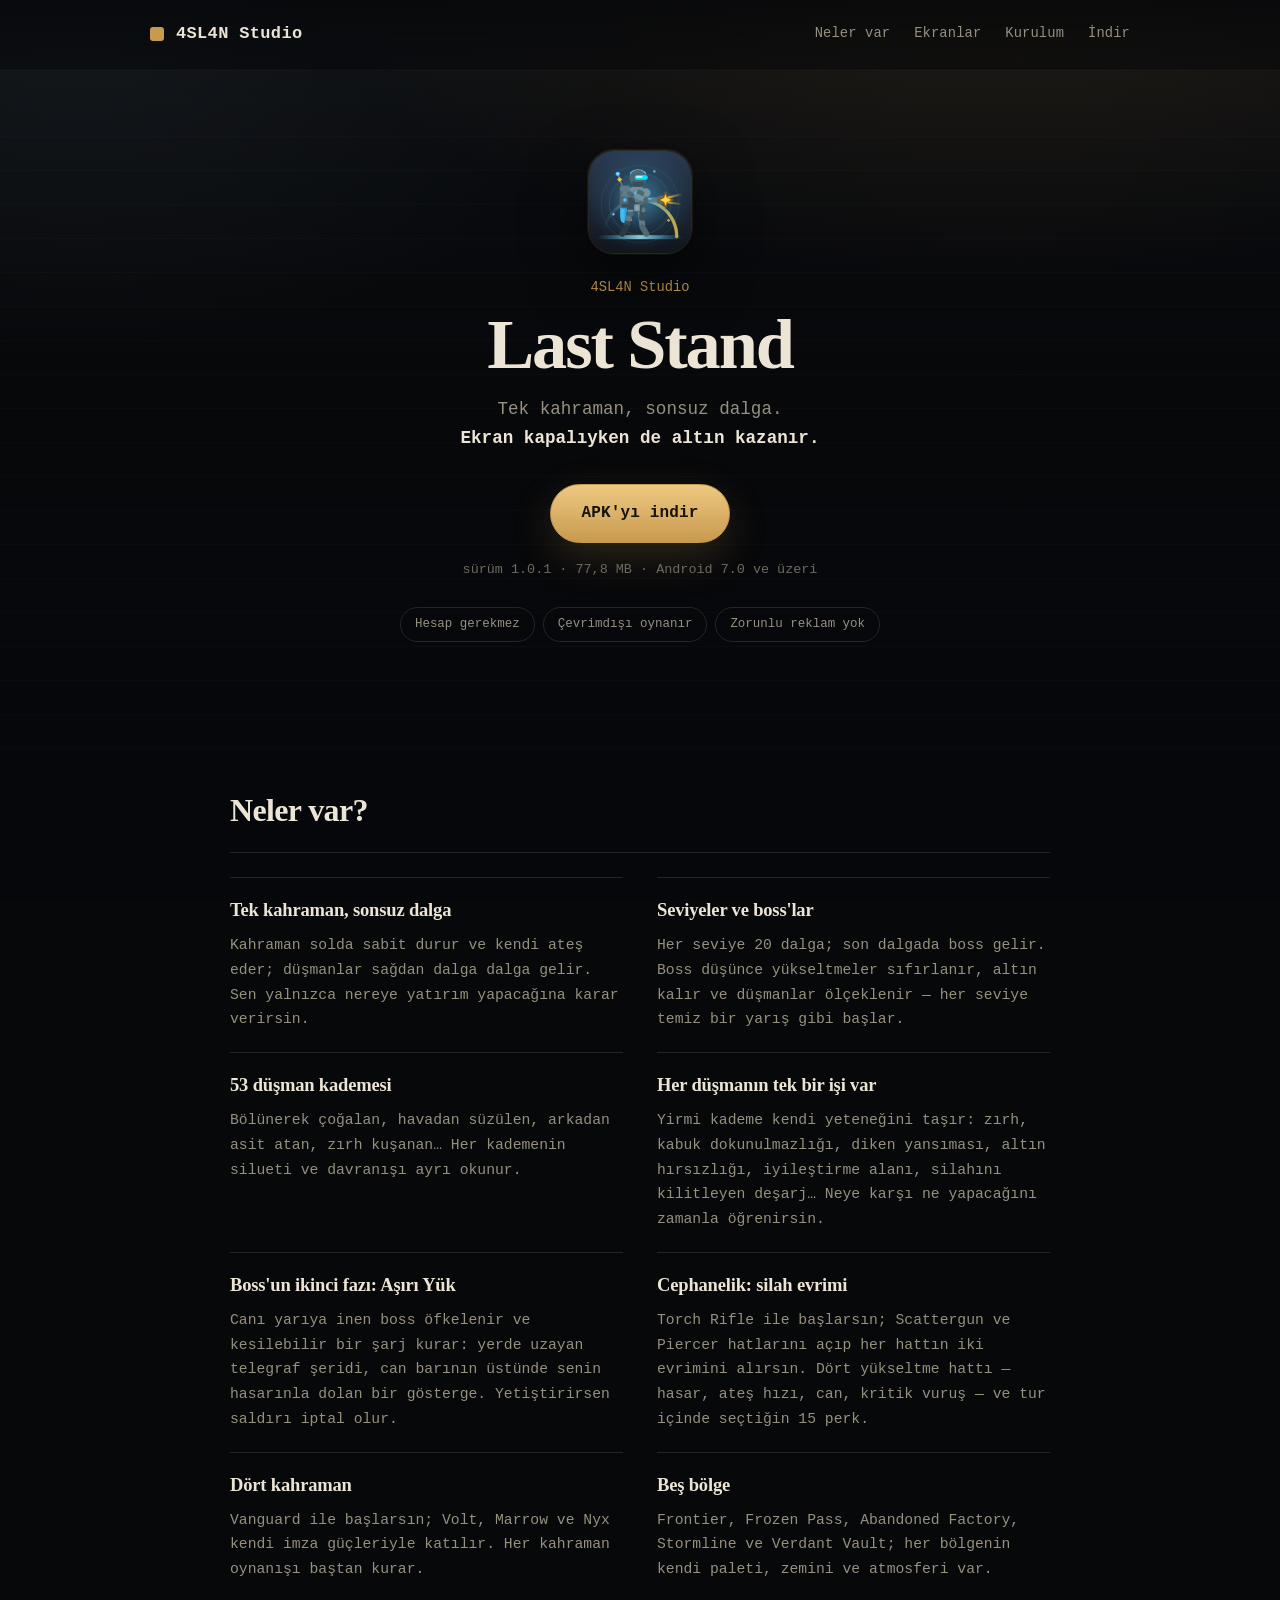
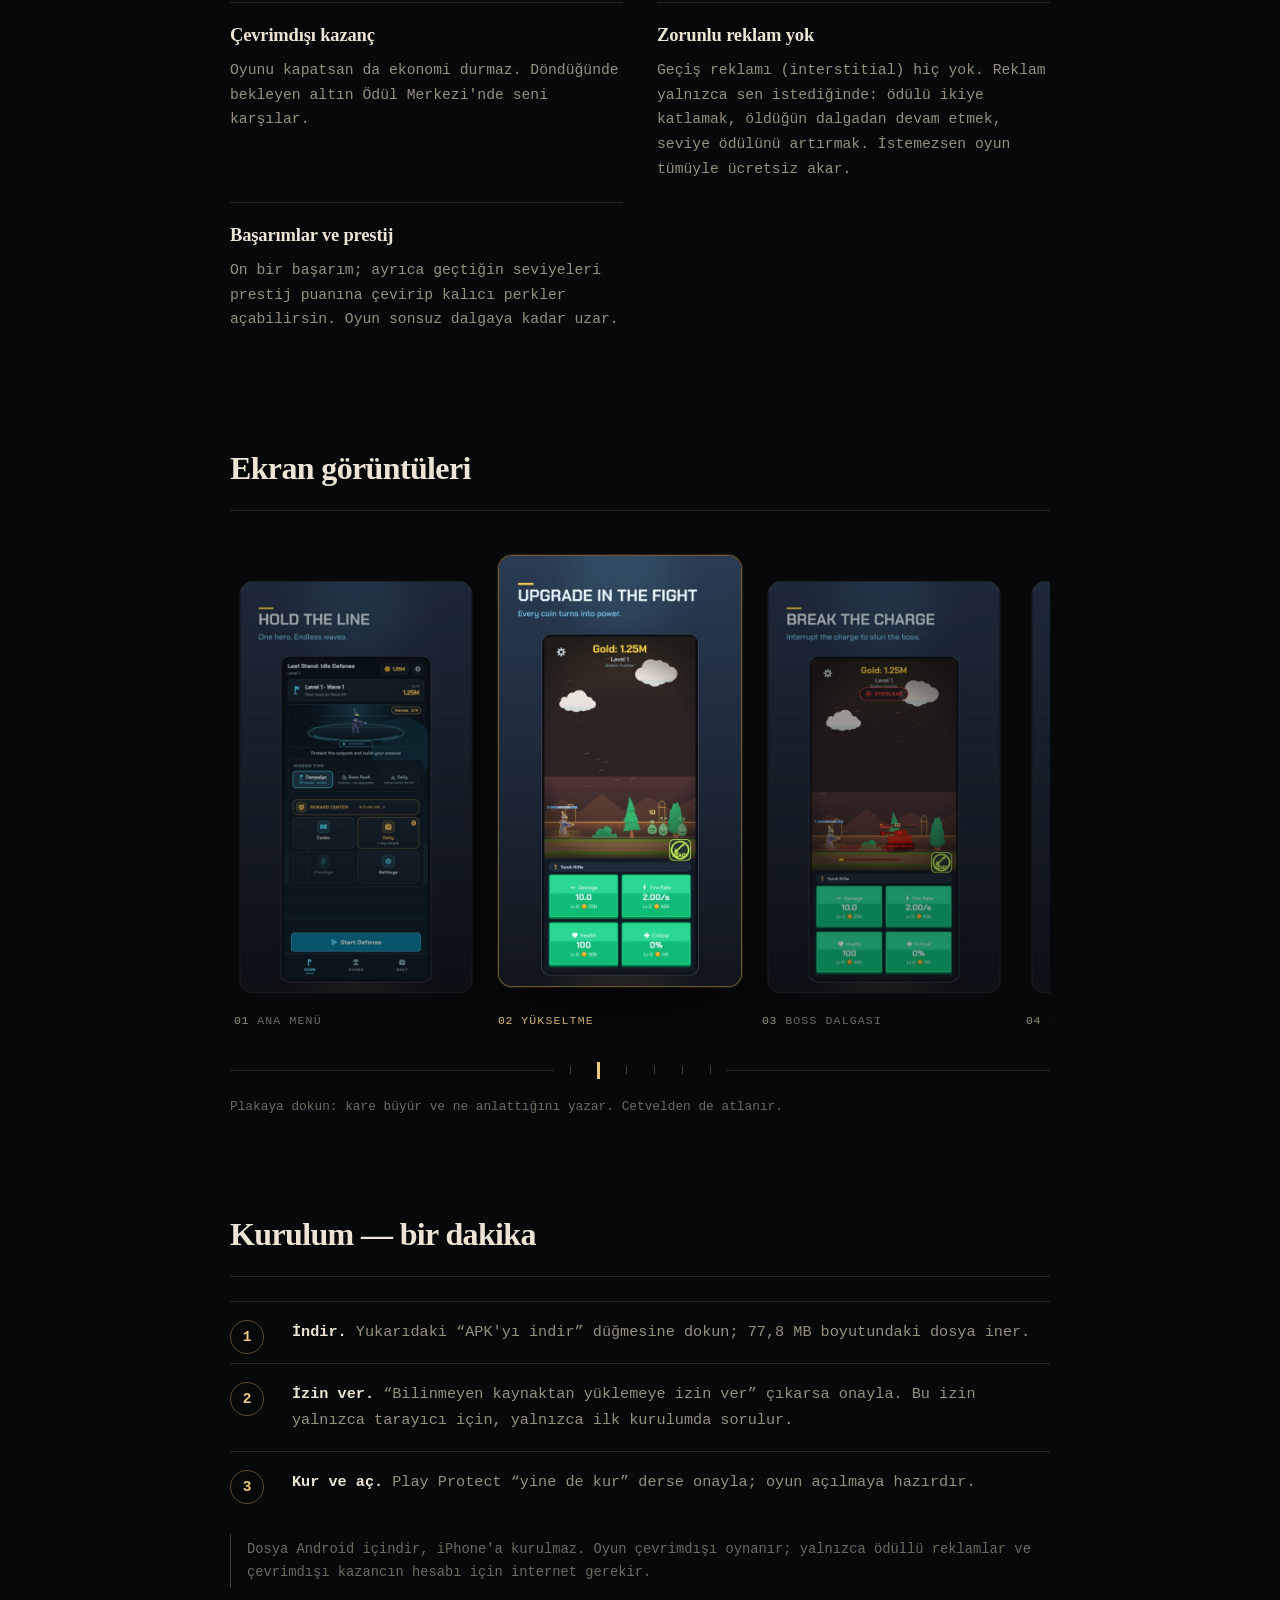
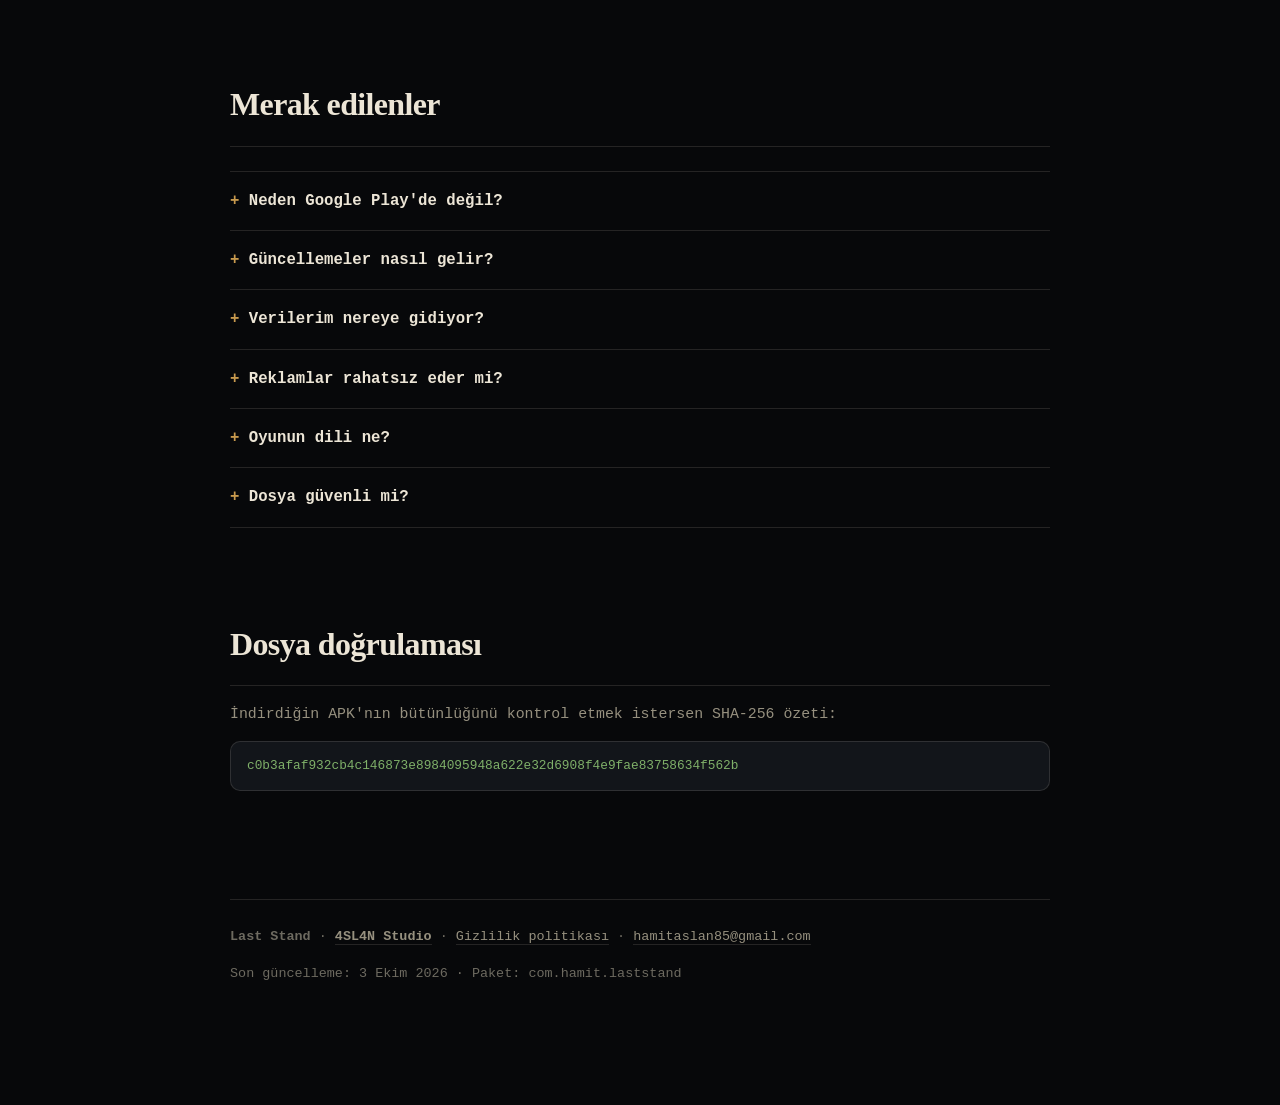
==== last-stand/index.html @ 1324a07e "Site güncellendi: vitrin + 2 uygulama sayfası (2026-10-03)" ====
<!DOCTYPE html>
<html lang="tr">
<head>
<meta charset="utf-8">
<meta name="viewport" content="width=device-width, initial-scale=1">
<title>Last Stand: Idle Defense — Idle Kule Savunması · APK indir</title>
<meta name="description" content="Last Stand: tek kahraman, sonsuz dalga. 53 düşman kademesi, boss'lar, silah evrimleri ve ekran kapalıyken de işleyen bir ekonomi. Android için ücretsiz APK.">
<meta name="theme-color" content="#07080A">
<meta name="robots" content="index, follow">
<meta name="author" content="4SL4N Studio">
<meta name="application-name" content="Last Stand">
<meta name="keywords" content="idle oyun, kule savunma, tower defense, idle defense, android oyun, apk indir, çevrimdışı oyun, sonsuz dalga">
<link rel="canonical" href="https://hamit4sl4n.github.io/last-stand/">
<link rel="sitemap" type="application/xml" href="https://hamit4sl4n.github.io/last-stand/sitemap.xml">
<link rel="icon" type="image/png" href="gorseller/simge-48.png">
<!-- Bağlantı paylaşıldığında (WhatsApp, Telegram, X) çıkan önizleme kartı -->
<meta property="og:type" content="website">
<meta property="og:site_name" content="Last Stand">
<meta property="og:locale" content="tr_TR">
<meta property="og:title" content="Last Stand: Idle Defense — tek kahraman, sonsuz dalga">
<meta property="og:description" content="Idle kule savunması: 53 düşman kademesi, boss'lar ve silah evrimleri. Android için ücretsiz APK.">
<meta property="og:url" content="https://hamit4sl4n.github.io/last-stand/">
<meta property="og:image" content="https://hamit4sl4n.github.io/last-stand/gorseller/kapak.jpg">
<meta property="og:image:width" content="1024">
<meta property="og:image:height" content="500">
<meta property="og:image:alt" content="Last Stand kapak görseli: kahraman ve yaklaşan düşman dalgası">
<meta property="og:image:type" content="image/jpeg">
<meta name="twitter:card" content="summary_large_image">
<meta name="twitter:title" content="Last Stand: Idle Defense — tek kahraman, sonsuz dalga">
<meta name="twitter:description" content="53 düşman kademesi, boss'lar, silah evrimleri. Android için ücretsiz APK.">
<meta name="twitter:image" content="https://hamit4sl4n.github.io/last-stand/gorseller/kapak.jpg">
<link rel="stylesheet" href="varliklar/yazitipleri.css">
<link rel="stylesheet" href="varliklar/kimlik.css">
<!-- uygulama-paketi: com.hamit.laststand -->
<script type="application/ld+json">
{
  "@context": "https://schema.org",
  "@type": "SoftwareApplication",
  "name": "Last Stand: Idle Defense",
  "alternateName": "Last Stand",
  "applicationCategory": "GameApplication",
  "applicationSubCategory": "Tower Defense",
  "operatingSystem": "Android 7.0 ve üzeri",
  "softwareVersion": "1.0.1",
  "fileFormat": "application/vnd.android.package-archive",
  "fileSize": "81573514",
  "downloadUrl": "https://github.com/hamit4sl4n/hamit4sl4n.github.io/releases/download/last-stand-1.0.1+2/LastStand.apk",
  "installUrl": "https://github.com/hamit4sl4n/hamit4sl4n.github.io/releases/download/last-stand-1.0.1+2/LastStand.apk",
  "inLanguage": "en",
  "isAccessibleForFree": true,
  "offers": {
    "@type": "Offer",
    "price": "0",
    "priceCurrency": "TRY"
  },
  "publisher": {
    "@type": "Organization",
    "name": "4SL4N Studio"
  },
  "description": "Last Stand: Idle Defense — tek kahramanın solda durup otomatik ateş ettiği, düşmanların dalga dalga geldiği bir idle kule savunması. 53 düşman kademesi, boss'lar ve silah evrimleri.",
  "screenshot": "https://hamit4sl4n.github.io/last-stand/gorseller/ekran-01.jpg",
  "featureList": [
    "Idle kule savunması: tek kahraman, sonsuz dalga",
    "Seviye başına 20 dalga, sonunda boss",
    "53 düşman kademesi, her birinin kendi yeteneği",
    "Boss ikinci fazı: kesilebilir şarj saldırısı",
    "Silah evrimleri: Torch Rifle, Scattergun, Piercer",
    "Dört kahraman ve dört yükseltme hattı",
    "Beş bölge, kendi paletiyle",
    "Çevrimdışı kazanç ve Ödül Merkezi"
  ]
}
</script>
<script type="module" src="varliklar/murekkep.js"></script>
<style>
  
  .kap { max-width: 900px; margin: 0 auto; padding: 0 var(--bosluk) 80px; }
  
  .marka-isaret {
    display: inline-block;
    width: 14px;
    height: 14px;
    border-radius: 3px;
    background: var(--pirinc);
    flex: 0 0 auto;
  }
  
  .uygulama-kahraman {
    position: relative;
    padding: clamp(40px, 9vh, 84px) 0 clamp(30px, 6vh, 52px);
    text-align: center;
  }
  .simge {
    width: 104px;
    height: 104px;
    border-radius: 26px;
    display: block;
    margin: 0 auto 22px;
    border: 1px solid var(--kenar);
    box-shadow: 0 22px 60px rgba(0, 0, 0, .55), 0 0 0 1px rgba(200, 154, 78, .12);
  }
  .amblem {
    display: block;
    font-size: .86rem;
    color: var(--pirinc);
    margin: 0 0 12px;
  }
  .uygulama-kahraman h1 {
    font-family: var(--yazi-baslik);
    font-size: clamp(2.6rem, 11vw, 4.4rem);
    line-height: .96;
    letter-spacing: -.03em;
    font-weight: 600;
    margin: 0 0 16px;
  }
  .slogan {
    color: var(--kagit-soluk);
    font-size: clamp(.98rem, .35vw + .9rem, 1.1rem);
    max-width: 34em;
    margin: 0 auto 30px;
  }
  .slogan strong { color: var(--kagit); }
  .surum {
    color: var(--kagit-silik);
    font-size: .84rem;
    margin: 16px 0 0;
    font-variant-numeric: tabular-nums;
  }
  .rozetler {
    list-style: none;
    display: flex;
    flex-wrap: wrap;
    gap: 8px;
    justify-content: center;
    padding: 0;
    margin: 26px 0 0;
  }
  .rozetler li {
    font-size: .78rem;
    color: var(--kagit-soluk);
    padding: 6px 14px;
    border: 1px solid var(--kenar);
    border-radius: 999px;
  }
  
  section { margin-top: clamp(52px, 10vh, 92px); }
  section > h2 {
    font-family: var(--yazi-baslik);
    font-size: clamp(1.4rem, 3vw, 2rem);
    font-weight: 600;
    letter-spacing: -.02em;
    margin: 0 0 24px;
    padding-bottom: 14px;
    border-bottom: 1px solid var(--kenar);
  }
  
  .izgara {
    display: grid;
    grid-template-columns: repeat(auto-fill, minmax(258px, 1fr));
    gap: 0 clamp(20px, 3vw, 34px);
  }
  .kart {
    border-top: 1px solid var(--kenar);
    padding: 16px 0 20px;
  }
  .kart h3 {
    font-family: var(--yazi-baslik);
    margin: 0 0 8px;
    font-size: 1.16rem;
    font-weight: 600;
    letter-spacing: -.01em;
    color: var(--kagit);
  }
  .kart p { margin: 0; font-size: .92rem; color: var(--kagit-soluk); }
  
  .masa {
    display: flex;
    gap: clamp(12px, 2.4vw, 20px);
    overflow-x: auto;
    margin: 0;
    padding: 30px 4px 12px;
    list-style: none;
    scroll-snap-type: x mandatory;
    -webkit-overflow-scrolling: touch;
    scrollbar-width: none;
  }
  .masa::-webkit-scrollbar { display: none; }
  .masa-kart { flex: 0 0 auto; width: clamp(184px, 44vw, 244px); scroll-snap-align: center; margin: 0; }
  .masa-dugme {
    display: block;
    width: 100%;
    padding: 0;
    margin: 0;
    cursor: zoom-in;
    border: 1px solid var(--kenar);
    border-radius: var(--yuvarlak);
    background: var(--gece-kutu);
    overflow: hidden;
    
    transform: translateY(6px) scale(.955);
    opacity: .66;
    transition: transform var(--hizli) var(--yumusak), opacity var(--hizli) linear,
                border-color var(--hizli) linear, box-shadow var(--hizli) var(--yumusak);
  }
  .masa-kart img { display: block; width: 100%; aspect-ratio: 9 / 16; object-fit: cover; }
  .masa-kart[data-aktif] .masa-dugme {
    transform: translateY(-10px) scale(1);
    opacity: 1;
    border-color: rgba(200, 154, 78, .5);
    box-shadow: 0 28px 54px -20px rgba(0, 0, 0, .85), 0 0 0 1px rgba(238, 201, 130, .16);
  }
  .masa-dugme:hover { border-color: var(--kenar-kuvvetli); }
  .masa-dugme:focus-visible { outline: 2px solid var(--pirinc-parlak); outline-offset: 3px; }
  .masa-kunye {
    display: flex;
    align-items: baseline;
    gap: 8px;
    margin: 14px 0 0;
    font-size: .72rem;
    letter-spacing: .1em;
    text-transform: uppercase;
    color: var(--kagit-silik);
    transition: color var(--hizli) linear;
  }
  .masa-kunye b { font-weight: 500; letter-spacing: .06em; color: var(--kagit-soluk); }
  .masa-kart[data-aktif] .masa-kunye,
  .masa-kart[data-aktif] .masa-kunye b { color: var(--pirinc-parlak); }
  
  .cetvel { display: flex; align-items: center; gap: 4px; margin: 16px 0 0; padding: 0; list-style: none; }
  .cetvel::before, .cetvel::after { content: ''; height: 1px; flex: 1; background: var(--kenar); }
  .cetvel button {
    min-width: 24px;
    min-height: 24px;
    padding: 0;
    margin: 0;
    border: 0;
    background: none;
    cursor: pointer;
    display: grid;
    place-items: center;
  }
  .cetvel button::before {
    content: '';
    width: 1px;
    height: 8px;
    background: var(--kenar-kuvvetli);
    transition: width var(--hizli) var(--yumusak), height var(--hizli) var(--yumusak),
                background var(--hizli) linear;
  }
  .cetvel button[aria-current="true"]::before { width: 3px; height: 17px; background: var(--pirinc-parlak); }
  .cetvel button:focus-visible { outline: 2px solid var(--pirinc-parlak); outline-offset: 2px; }
  .masa-ipucu { margin: 14px 0 0; font-size: .8rem; color: var(--kagit-silik); }
  
  .masa-saray { position: relative; }
  @keyframes netleme {
    from { filter: brightness(.4) saturate(.25) contrast(1.14); opacity: .3; }
    to { filter: none; opacity: 1; }
  }
  @supports (animation-timeline: view()) {
    .masa-saray {
      animation: netleme linear both;
      animation-timeline: view();
      animation-range: entry 10% cover 32%;
    }
  }
  @media (prefers-reduced-motion: reduce) {
    .masa-saray, .buyuk[open] { animation: none !important; }
  }
  
  .buyuk {
    border: 1px solid var(--kenar-kuvvetli);
    border-radius: var(--yuvarlak);
    background: var(--gece-ust);
    color: var(--kagit);
    padding: 12px;
    max-width: min(94vw, 560px);
  }
  .buyuk::backdrop { background: rgba(4, 5, 7, .84); backdrop-filter: blur(3px); }
  .buyuk figure { margin: 0; }
  .buyuk img { display: block; width: 100%; max-height: 68vh; object-fit: contain; border-radius: var(--yuvarlak-kucuk); }
  .buyuk figcaption { margin-top: 12px; font-size: .8rem; color: var(--kagit-soluk); }
  .buyuk b {
    display: block;
    margin-bottom: 6px;
    font-size: .72rem;
    letter-spacing: .1em;
    text-transform: uppercase;
    color: var(--pirinc-parlak);
  }
  .buyuk-kapat {
    margin-top: 14px;
    min-height: 34px;
    padding: 8px 16px;
    font: inherit;
    font-size: .82rem;
    color: var(--kagit);
    background: none;
    border: 1px solid var(--kenar-kuvvetli);
    border-radius: 999px;
    cursor: pointer;
  }
  .buyuk-kapat:hover { border-color: var(--pirinc); color: var(--pirinc-parlak); }
  .buyuk[open] { animation: buyuk-gel .22s var(--yumusak) both; }
  @keyframes buyuk-gel { from { opacity: 0; transform: scale(.97) translateY(8px); } }
  @media (max-width: 660px) {
    .masa-kart { width: 68vw; }
  }
  
  ol.adimlar { list-style: none; counter-reset: adim; margin: 0; padding: 0; }
  ol.adimlar li {
    counter-increment: adim;
    position: relative;
    margin: 0;
    padding: 18px 0 18px 62px;
    border-top: 1px solid var(--kenar);
    font-size: .95rem;
    color: var(--kagit-soluk);
  }
  ol.adimlar li::before {
    content: counter(adim);
    position: absolute;
    left: 0;
    top: 18px;
    width: 34px;
    height: 34px;
    border-radius: 50%;
    text-align: center;
    line-height: 32px;
    border: 1px solid rgba(200, 154, 78, .45);
    color: var(--pirinc-parlak);
    font-weight: 600;
    font-size: .9rem;
  }
  ol.adimlar strong { color: var(--kagit); }
  .not {
    font-size: .86rem;
    color: var(--kagit-silik);
    border-left: 1px solid var(--kenar-kuvvetli);
    padding: 4px 0 4px 16px;
    margin: 20px 0 0;
  }
  
  details { border-top: 1px solid var(--kenar); padding: 16px 0; }
  details:last-of-type { border-bottom: 1px solid var(--kenar); }
  summary { cursor: pointer; font-weight: 600; font-size: .98rem; list-style: none; }
  summary::-webkit-details-marker { display: none; }
  summary::before { content: '+ '; color: var(--pirinc); font-weight: 600; }
  details[open] summary::before { content: '– '; }
  details p { margin: 12px 0 0; font-size: .93rem; color: var(--kagit-soluk); }
  
  .hash {
    display: block;
    word-break: break-all;
    background: var(--gece-kutu);
    border: 1px solid var(--kenar);
    border-radius: var(--yuvarlak-kucuk);
    padding: 14px 16px;
    font-size: .8rem;
    color: var(--iyi);
    line-height: 1.55;
  }
  @media (max-width: 640px) {
    .kap { padding-bottom: 56px; }
  }
</style>
</head>
<body>
<header class="ustbar">
  <div class="ortak ustbar-ic">
    <a class="marka" href="https://hamit4sl4n.github.io/">
      <span class="marka-isaret" aria-hidden="true"></span>
      <span>4SL4N Studio</span>
    </a>
    <nav class="ustbar-baglantilar" aria-label="Sayfa bölümleri">
      <a href="#neler-var">Neler var</a>
      <a href="#ekranlar">Ekranlar</a>
      <a href="#kurulum">Kurulum</a>
      <a href="https://github.com/hamit4sl4n/hamit4sl4n.github.io/releases/download/last-stand-1.0.1+2/LastStand.apk">İndir</a>
    </nav>
  </div>
</header>
<div class="kap">
  <header class="uygulama-kahraman">
    <img class="simge morf" src="gorseller/simge-192.png" width="104" height="104"
         alt="Last Stand oyun simgesi: koyu zemin üzerinde nişangâh ve dalga">
    <p class="amblem">4SL4N Studio</p>
    <h1>Last Stand</h1>
    <p class="slogan">
      Tek kahraman, sonsuz dalga.<br>
      <strong>Ekran kapalıyken de altın kazanır.</strong>
    </p>
    <a class="dugme" href="https://github.com/hamit4sl4n/hamit4sl4n.github.io/releases/download/last-stand-1.0.1+2/LastStand.apk">APK'yı indir</a>
    <p class="surum">sürüm 1.0.1 · 77,8 MB · Android 7.0 ve üzeri</p>
    <ul class="rozetler">
      <li>Hesap gerekmez</li>
      <li>Çevrimdışı oynanır</li>
      <li>Zorunlu reklam yok</li>
    </ul>
  </header>
  <section id="neler-var" class="belir">
    <h2>Neler var?</h2>
    <div class="izgara">
      <div class="kart">
        <h3>Tek kahraman, sonsuz dalga</h3>
        <p>Kahraman solda sabit durur ve kendi ateş eder; düşmanlar sağdan dalga
           dalga gelir. Sen yalnızca nereye yatırım yapacağına karar verirsin.</p>
      </div>
      <div class="kart">
        <h3>Seviyeler ve boss'lar</h3>
        <p>Her seviye 20 dalga; son dalgada boss gelir. Boss düşünce yükseltmeler
           sıfırlanır, altın kalır ve düşmanlar ölçeklenir — her seviye temiz bir
           yarış gibi başlar.</p>
      </div>
      <div class="kart">
        <h3>53 düşman kademesi</h3>
        <p>Bölünerek çoğalan, havadan süzülen, arkadan asit atan, zırh kuşanan…
           Her kademenin silueti ve davranışı ayrı okunur.</p>
      </div>
      <div class="kart">
        <h3>Her düşmanın tek bir işi var</h3>
        <p>Yirmi kademe kendi yeteneğini taşır: zırh, kabuk dokunulmazlığı, diken
           yansıması, altın hırsızlığı, iyileştirme alanı, silahını kilitleyen
           deşarj… Neye karşı ne yapacağını zamanla öğrenirsin.</p>
      </div>
      <div class="kart">
        <h3>Boss'un ikinci fazı: Aşırı Yük</h3>
        <p>Canı yarıya inen boss öfkelenir ve kesilebilir bir şarj kurar: yerde
           uzayan telegraf şeridi, can barının üstünde senin hasarınla dolan bir
           gösterge. Yetiştirirsen saldırı iptal olur.</p>
      </div>
      <div class="kart">
        <h3>Cephanelik: silah evrimi</h3>
        <p>Torch Rifle ile başlarsın; Scattergun ve Piercer hatlarını açıp her
           hattın iki evrimini alırsın. Dört yükseltme hattı — hasar, ateş hızı,
           can, kritik vuruş — ve tur içinde seçtiğin 15 perk.</p>
      </div>
      <div class="kart">
        <h3>Dört kahraman</h3>
        <p>Vanguard ile başlarsın; Volt, Marrow ve Nyx kendi imza güçleriyle
           katılır. Her kahraman oynanışı baştan kurar.</p>
      </div>
      <div class="kart">
        <h3>Beş bölge</h3>
        <p>Frontier, Frozen Pass, Abandoned Factory, Stormline ve Verdant Vault;
           her bölgenin kendi paleti, zemini ve atmosferi var.</p>
      </div>
      <div class="kart">
        <h3>Çevrimdışı kazanç</h3>
        <p>Oyunu kapatsan da ekonomi durmaz. Döndüğünde bekleyen altın Ödül
           Merkezi'nde seni karşılar.</p>
      </div>
      <div class="kart">
        <h3>Zorunlu reklam yok</h3>
        <p>Geçiş reklamı (interstitial) hiç yok. Reklam yalnızca sen istediğinde:
           ödülü ikiye katlamak, öldüğün dalgadan devam etmek, seviye ödülünü
           artırmak. İstemezsen oyun tümüyle ücretsiz akar.</p>
      </div>
      <div class="kart">
        <h3>Başarımlar ve prestij</h3>
        <p>On bir başarım; ayrıca geçtiğin seviyeleri prestij puanına çevirip
           kalıcı perkler açabilirsin. Oyun sonsuz dalgaya kadar uzar.</p>
      </div>
    </div>
  </section>
  <section id="ekranlar" class="belir">
    <h2>Ekran görüntüleri</h2>
    <div class="masa-saray">
      <ol class="masa">
        <li class="masa-kart" data-ad="Ana menü">
          <button class="masa-dugme" type="button" data-ad="01 · ANA MENÜ"
                  data-not="Kahraman vitrini, altın ve tek başla düğmesi."
                  data-buyuk="gorseller/ekran-01.jpg" aria-label="Ana menü karesini büyüt">
            <img src="gorseller/ekran-01.jpg" alt="Ana menü: kahraman vitrini, altın çubuğu ve başla düğmesi" loading="lazy">
          </button>
          <p class="masa-kunye"><b>01</b> Ana menü</p>
        </li>
        <li class="masa-kart" data-ad="Yükseltme paneli">
          <button class="masa-dugme" type="button" data-ad="02 · YÜKSELTME"
                  data-not="Panel canlı savaşın üstünde açılır: her altın güce dönüşür."
                  data-buyuk="gorseller/ekran-02.jpg" aria-label="Yükseltme karesini büyüt">
            <img src="gorseller/ekran-02.jpg" alt="Canlı savaş ve üstünde yükseltme paneli: hasar, ateş hızı, can, kritik kartları" loading="lazy">
          </button>
          <p class="masa-kunye"><b>02</b> Yükseltme</p>
        </li>
        <li class="masa-kart" data-ad="Boss dalgası">
          <button class="masa-dugme" type="button" data-ad="03 · BOSS DALGASI"
                  data-not="Boss şarj kurar, şerit dolar; kesersen boss kilitlenir."
                  data-buyuk="gorseller/ekran-03.jpg" aria-label="Boss savaşı karesini büyüt">
            <img src="gorseller/ekran-03.jpg" alt="Boss savaşı: tank boss, yerde kesilebilir şarj telegrafı ve aşırı yük göstergesi" loading="lazy">
          </button>
          <p class="masa-kunye"><b>03</b> Boss dalgası</p>
        </li>
        <li class="masa-kart" data-ad="Ödül Merkezi">
          <button class="masa-dugme" type="button" data-ad="04 · ÖDÜL MERKEZİ"
                  data-not="Günlük haklar ve reklam davetleri; reklam yalnızca sen istediğinde."
                  data-buyuk="gorseller/ekran-04.jpg" aria-label="Ödül Merkezi karesini büyüt">
            <img src="gorseller/ekran-04.jpg" alt="Ödül Merkezi: günlük haklar ve reklam davetleri" loading="lazy">
          </button>
          <p class="masa-kunye"><b>04</b> Ödül Merkezi</p>
        </li>
        <li class="masa-kart" data-ad="Dört kahraman">
          <button class="masa-dugme" type="button" data-ad="05 · DÖRT KAHRAMAN"
                  data-not="Dört kahraman, dört güç kastı; seçim kayda girer."
                  data-buyuk="gorseller/ekran-05.jpg" aria-label="Kahraman seçimi karesini büyüt">
            <img src="gorseller/ekran-05.jpg" alt="Kahraman seçimi: dört kahraman ve imza güçleri" loading="lazy">
          </button>
          <p class="masa-kunye"><b>05</b> Dört kahraman</p>
        </li>
        <li class="masa-kart" data-ad="Cephanelik">
          <button class="masa-dugme" type="button" data-ad="06 · CEPHANELİK"
                  data-not="Üç hat, iki evrim: seçim kalıcı, geri dönüşü yok."
                  data-buyuk="gorseller/ekran-06.jpg" aria-label="Cephanelik karesini büyüt">
            <img src="gorseller/ekran-06.jpg" alt="Cephanelik: üç silah hattı ve evrimleri" loading="lazy">
          </button>
          <p class="masa-kunye"><b>06</b> Cephanelik</p>
        </li>
      </ol>
      <ol class="cetvel"></ol>
      <p class="masa-ipucu">Plakaya dokun: kare büyür ve ne anlattığını yazar. Cetvelden de atlanır.</p>
    </div>
    <dialog class="buyuk" id="plaka-buyuk">
      <figure>
        <img id="buyuk-gorsel" src="gorseller/ekran-01.jpg" alt="">
        <figcaption><b id="buyuk-ad"></b><span id="buyuk-not"></span></figcaption>
      </figure>
      <form method="dialog"><button class="buyuk-kapat" type="submit">Kapat</button></form>
    </dialog>
  </section>
  <section id="kurulum" class="belir">
    <h2>Kurulum — bir dakika</h2>
    <ol class="adimlar">
      <li><strong>İndir.</strong> Yukarıdaki “APK'yı indir” düğmesine dokun;
          77,8 MB boyutundaki dosya iner.</li>
      <li><strong>İzin ver.</strong> “Bilinmeyen kaynaktan yüklemeye izin ver”
          çıkarsa onayla. Bu izin yalnızca tarayıcı için, yalnızca ilk kurulumda
          sorulur.</li>
      <li><strong>Kur ve aç.</strong> Play Protect “yine de kur” derse onayla;
          oyun açılmaya hazırdır.</li>
    </ol>
    <p class="not">
      Dosya Android içindir, iPhone'a kurulmaz. Oyun çevrimdışı oynanır; yalnızca
      ödüllü reklamlar ve çevrimdışı kazancın hesabı için internet gerekir.
    </p>
  </section>
  <section class="belir">
    <h2>Merak edilenler</h2>
    <details>
      <summary>Neden Google Play'de değil?</summary>
      <p>Oyun şu an doğrudan APK olarak dağıtılıyor; mağaza listelemesi için
         gereken hazırlıklar sürüyor. Yayına girdiğinde bu sayfadan
         duyurulacak. APK sürümü ile mağaza sürümü aynı oyundur.</p>
    </details>
    <details>
      <summary>Güncellemeler nasıl gelir?</summary>
      <p>Yeni sürüm çıktığında aynı sayfadan indirip <strong>üzerine
         kurabilirsin</strong>; ilerlemen, altının ve açtığın her şey korunur.
         Oyun bir mağazaya taşındığında kurulum farklı bir imzayla gelir; o gün
         eski sürümü kaldırıp yeniden kurmak gerekebilir.</p>
    </details>
    <details>
      <summary>Verilerim nereye gidiyor?</summary>
      <p>Hiçbir yere. Oyunun sunucusu ve üyeliği yoktur; ilerlemen, ayarların ve
         rekorların yalnızca kendi cihazında saklanır. Yalnızca reklamlar için
         Google AdMob teknik verileri kendi politikası çerçevesinde işler.
         Ayrıntı: <a href="https://hamit4sl4n.github.io/gizlilik/laststand/">gizlilik politikası</a>.</p>
    </details>
    <details>
      <summary>Reklamlar rahatsız eder mi?</summary>
      <p>Tam ekran geçiş reklamı yok. Reklam yalnızca <em>ödüllü</em> ve yalnızca
         sen istediğinde: seviye ödülünü ikiye katlamak, öldüğün dalgadan devam
         etmek, savaş içi güç almak gibi. Hiç reklam izlemeden de oyunun tamamı
         oynanır.</p>
    </details>
    <details>
      <summary>Oyunun dili ne?</summary>
      <p>Oyun içi metinler şu an İngilizce. Türkçe dil desteği planlanıyor;
         hazır olduğunda bu sayfadan duyurulacak.</p>
    </details>
    <details>
      <summary>Dosya güvenli mi?</summary>
      <p>Dosya, oyunun kendi kaynak deposundan üretilen <em>release</em>
         sürümüdür ve yayın anahtarıyla imzalanmıştır. Aşağıdaki SHA-256 özetiyle
         indirdiğin dosyayı doğrulayabilirsin. Android sürüm 7.0 ve üzeri
         gereklidir.</p>
    </details>
  </section>
  <section class="belir">
    <h2>Dosya doğrulaması</h2>
    <p style="color:var(--kagit-soluk);font-size:.93rem;margin:-8px 0 14px">
      İndirdiğin APK'nın bütünlüğünü kontrol etmek istersen SHA-256 özeti:
    </p>
    <code class="hash">c0b3afaf932cb4c146873e8984095948a622e32d6908f4e9fae83758634f562b</code>
  </section>
  <footer>
    <div class="alt-izgara">
      <p>
        <strong>Last Stand</strong> · <a href="https://hamit4sl4n.github.io/"><strong>4SL4N Studio</strong></a> ·
        <a href="https://hamit4sl4n.github.io/gizlilik/laststand/">Gizlilik politikası</a> ·
        <a href="mailto:hamitaslan85@gmail.com">hamitaslan85@gmail.com</a>
      </p>
      <p>Son güncelleme: 3 Ekim 2026 · Paket: <code>com.hamit.laststand</code></p>
    </div>
  </footer>
</div>
</body>
</html>
---- last-stand/varliklar/yazitipleri.css ----
@font-face{font-family:'IBM Plex Mono';font-style:normal;font-weight:400;font-display:swap;src:url(plex-mono-400-latin-ext.woff2) format('woff2');unicode-range:U+0100-02BA, U+02BD-02C5, U+02C7-02CC, U+02CE-02D7, U+02DD-02FF, U+0304, U+0308, U+0329, U+1D00-1DBF, U+1E00-1E9F, U+1EF2-1EFF, U+2020, U+20A0-20AB, U+20AD-20C0, U+2113, U+2C60-2C7F, U+A720-A7FF;}
@font-face{font-family:'IBM Plex Mono';font-style:normal;font-weight:400;font-display:swap;src:url(plex-mono-400-latin.woff2) format('woff2');unicode-range:U+0000-00FF, U+0131, U+0152-0153, U+02BB-02BC, U+02C6, U+02DA, U+02DC, U+0304, U+0308, U+0329, U+2000-206F, U+20AC, U+2122, U+2191, U+2193, U+2212, U+2215, U+FEFF, U+FFFD;}
@font-face{font-family:'IBM Plex Mono';font-style:normal;font-weight:600;font-display:swap;src:url(plex-mono-600-latin-ext.woff2) format('woff2');unicode-range:U+0100-02BA, U+02BD-02C5, U+02C7-02CC, U+02CE-02D7, U+02DD-02FF, U+0304, U+0308, U+0329, U+1D00-1DBF, U+1E00-1E9F, U+1EF2-1EFF, U+2020, U+20A0-20AB, U+20AD-20C0, U+2113, U+2C60-2C7F, U+A720-A7FF;}
@font-face{font-family:'IBM Plex Mono';font-style:normal;font-weight:600;font-display:swap;src:url(plex-mono-600-latin.woff2) format('woff2');unicode-range:U+0000-00FF, U+0131, U+0152-0153, U+02BB-02BC, U+02C6, U+02DA, U+02DC, U+0304, U+0308, U+0329, U+2000-206F, U+20AC, U+2122, U+2191, U+2193, U+2212, U+2215, U+FEFF, U+FFFD;}
@font-face{font-family:'Fraunces';font-style:normal;font-weight:300 900;font-display:swap;src:url(fraunces-300-900-latin-ext.woff2) format('woff2');unicode-range:U+0100-02BA, U+02BD-02C5, U+02C7-02CC, U+02CE-02D7, U+02DD-02FF, U+0304, U+0308, U+0329, U+1D00-1DBF, U+1E00-1E9F, U+1EF2-1EFF, U+2020, U+20A0-20AB, U+20AD-20C0, U+2113, U+2C60-2C7F, U+A720-A7FF;}
@font-face{font-family:'Fraunces';font-style:normal;font-weight:300 900;font-display:swap;src:url(fraunces-300-900-latin.woff2) format('woff2');unicode-range:U+0000-00FF, U+0131, U+0152-0153, U+02BB-02BC, U+02C6, U+02DA, U+02DC, U+0304, U+0308, U+0329, U+2000-206F, U+20AC, U+2122, U+2191, U+2193, U+2212, U+2215, U+FEFF, U+FFFD;}
---- last-stand/varliklar/kimlik.css ----
:root {
  
  --gece: #07080a;
  --gece-ust: #0d0f13;
  --gece-kutu: #12151a;
  --kenar: rgba(237, 230, 215, .13);
  --kenar-kuvvetli: rgba(237, 230, 215, .26);
  --kagit: #ece5d6;
  --kagit-soluk: #96907f;
  --kagit-silik: #6d6a60;
  --pirinc: #c89a4e;
  --pirinc-parlak: #eec982;
  --iyi: #7fb069;

  
  --olcu: 1060px;
  --bosluk: clamp(20px, 5vw, 40px);
  --yuvarlak: 14px;
  --yuvarlak-kucuk: 10px;

  
  --yazi: 'IBM Plex Mono', ui-monospace, SFMono-Regular, Menlo, Consolas, monospace;
  --yazi-baslik: 'Fraunces', 'Iowan Old Style', Georgia, 'Times New Roman', serif;

  
  --yumusak: cubic-bezier(.2, .7, .2, 1);
  --hizli: .18s;
}

*, *::before, *::after { box-sizing: border-box; }

html {
  -webkit-text-size-adjust: 100%;
  scroll-behavior: smooth;
  color-scheme: dark;
  
  scroll-padding-top: 92px;
}

body {
  margin: 0;
  background: var(--gece);
  color: var(--kagit);
  font-family: var(--yazi);
  font-size: clamp(15.5px, .55vw + 14.6px, 17px);
  line-height: 1.68;
  -webkit-font-smoothing: antialiased;
  text-rendering: optimizeLegibility;
  overflow-x: hidden;
}


body::before {
  content: '';
  position: fixed;
  inset: 0;
  z-index: -2;
  pointer-events: none;
  background:
    radial-gradient(1200px 620px at 78% -12%, rgba(200, 154, 78, .16), transparent 62%),
    radial-gradient(900px 520px at 6% 4%, rgba(120, 150, 160, .09), transparent 60%),
    linear-gradient(180deg, #0a0c10 0%, #07080a 45%, #06070a 100%);
}
body::after {
  content: '';
  position: fixed;
  inset: 0;
  z-index: -1;
  pointer-events: none;
  opacity: .5;
  background-image: repeating-linear-gradient(
    180deg,
    rgba(237, 230, 215, .045) 0 1px,
    transparent 1px 34px
  );
  
  -webkit-mask-image: linear-gradient(180deg, transparent, #000 18%, #000 78%, transparent);
  mask-image: linear-gradient(180deg, transparent, #000 18%, #000 78%, transparent);
}

::selection { background: var(--pirinc); color: #16130a; }

a {
  color: var(--kagit);
  text-decoration: none;
  border-bottom: 1px solid var(--kenar-kuvvetli);
  transition: border-color var(--hizli), color var(--hizli);
}
a:hover { color: var(--pirinc-parlak); border-bottom-color: var(--pirinc); }

:focus-visible {
  outline: 2px solid var(--pirinc-parlak);
  outline-offset: 3px;
  border-radius: 3px;
}

h1, h2, h3 { font-weight: 500; }


.sayi, .kayit-olcu, .ozet dd, time { font-variant-numeric: tabular-nums; }

.ortak {
  width: 100%;
  max-width: var(--olcu);
  margin: 0 auto;
  padding: 0 var(--bosluk);
}


.ustbar {
  position: sticky;
  top: 0;
  z-index: 40;
  -webkit-backdrop-filter: blur(14px) saturate(140%);
  backdrop-filter: blur(14px) saturate(140%);
  background: linear-gradient(180deg, rgba(7, 8, 10, .86), rgba(7, 8, 10, .55));
  border-bottom: 1px solid transparent;
  transition: border-color .3s ease, background-color .3s ease;
}

.ustbar.kaydi { border-bottom-color: var(--kenar); }

.ustbar-ic {
  display: flex;
  align-items: center;
  flex-wrap: wrap;
  gap: 4px 14px;
  min-height: 68px;
}
.marka {
  display: flex;
  align-items: center;
  gap: 12px;
  border: 0;
  font-weight: 600;
  letter-spacing: .02em;
}
.marka img, .marka svg {
  width: 30px;
  height: 30px;
  display: block;
  border-radius: 8px;
  background: var(--kagit);
  padding: 3px;
}
.marka span { white-space: nowrap; }
.marka:hover { color: var(--pirinc-parlak); }
.ustbar-baglantilar {
  margin-left: auto;
  display: flex;
  align-items: center;
  flex-wrap: wrap;
  gap: 6px clamp(12px, 2.4vw, 24px);
  font-size: .86rem;
  letter-spacing: .01em;
}
.ustbar-baglantilar a { border-bottom-color: transparent; color: var(--kagit-soluk); }
.ustbar-baglantilar a:hover { color: var(--kagit); border-bottom-color: var(--kenar-kuvvetli); }


.kahraman {
  position: relative;
  min-height: min(100svh, 900px);
  display: flex;
  align-items: center;
  padding: clamp(64px, 12vh, 140px) 0 clamp(48px, 8vh, 96px);
  overflow: hidden;
  overflow: clip;
}

.murekkep {
  position: absolute;
  inset: 0;
  width: 100%;
  height: 100%;
  display: block;
  z-index: 0;
  
  pointer-events: none;
}
.kahraman::after {
  content: '';
  position: absolute;
  inset: 0;
  z-index: 1;
  pointer-events: none;
  background: linear-gradient(180deg, rgba(7, 8, 10, .55) 0%, rgba(7, 8, 10, .18) 38%, rgba(7, 8, 10, .92) 100%);
}
.kahraman-ic {
  position: relative;
  z-index: 2;
  width: 100%;
}

.murekkep-yok .murekkep { display: none; }
.murekkep-yok .kahraman::after {
  background:
    radial-gradient(620px 380px at 22% 30%, rgba(200, 154, 78, .22), transparent 70%),
    radial-gradient(520px 320px at 82% 62%, rgba(110, 140, 150, .16), transparent 72%),
    linear-gradient(180deg, rgba(7, 8, 10, .35), rgba(7, 8, 10, .95));
}

.isaret { display: block; width: clamp(72px, 11vw, 116px); height: auto; margin-bottom: clamp(18px, 3vh, 30px); }
.isaret .cizik {
  stroke: var(--kagit);
  stroke-width: 12;
  stroke-linecap: round;
  stroke-dasharray: var(--boy, 120);
  stroke-dashoffset: var(--boy, 120);
  animation: ciz .55s var(--yumusak) both;
}
.isaret .cizik:nth-child(1) { animation-delay: .05s; }
.isaret .cizik:nth-child(2) { animation-delay: .12s; }
.isaret .cizik:nth-child(3) { animation-delay: .19s; }
.isaret .cizik:nth-child(4) { animation-delay: .26s; }
.isaret .capraz {
  stroke: var(--pirinc);
  stroke-width: 9;
  stroke-linecap: round;
  stroke-dasharray: var(--boy, 160);
  stroke-dashoffset: var(--boy, 160);
  animation: ciz .5s var(--yumusak) .46s both;
}
.isaret .cetvel {
  fill: var(--pirinc);
  transform-box: fill-box;
  transform-origin: left center;
  animation: cetvel .45s var(--yumusak) .72s both;
}
@keyframes ciz { to { stroke-dashoffset: 0; } }
@keyframes cetvel { from { transform: scaleX(0); } to { transform: scaleX(1); } }

.amblem-satir {
  display: flex;
  align-items: center;
  gap: 14px;
  margin: 0 0 14px;
  font-size: .86rem;
  letter-spacing: .01em;
  color: var(--pirinc);
}
.amblem-satir::after {
  content: '';
  height: 1px;
  flex: 1;
  background: linear-gradient(90deg, var(--kenar-kuvvetli), transparent);
  transform-origin: left;
  animation: cetvel .9s var(--yumusak) .35s both;
}


.buyuk {
  font-family: var(--yazi-baslik);
  font-size: clamp(2.5rem, 7.6vw, 5.2rem);
  line-height: .97;
  letter-spacing: -.028em;
  font-weight: 600;
  margin: 0 0 clamp(18px, 3vh, 28px);
  max-width: 17ch;
  text-wrap: balance;
}
.buyuk em {
  font-style: normal;
  color: var(--pirinc-parlak);
}
.giris {
  color: var(--kagit-soluk);
  font-size: clamp(.98rem, .3vw + .9rem, 1.08rem);
  max-width: 56ch;
  margin: 0;
}
.giris strong { color: var(--kagit); font-weight: 600; }


.kaydir-isaret {
  margin-top: clamp(30px, 5vh, 54px);
  display: flex;
  align-items: center;
  gap: 12px;
  font-size: .84rem;
  letter-spacing: .01em;
  color: var(--kagit-silik);
}
.kaydir-isaret::before {
  content: '';
  width: 34px;
  height: 1px;
  background: var(--kenar-kuvvetli);
  animation: nabiz 2.6s var(--yumusak) infinite;
  transform-origin: left;
}
@keyframes nabiz {
  0%, 100% { transform: scaleX(.4); opacity: .5; }
  50% { transform: scaleX(1); opacity: 1; }
}


.ozet {
  list-style: none;
  display: flex;
  flex-wrap: wrap;
  gap: 0;
  margin: clamp(28px, 5vh, 44px) 0 0;
  padding: 0;
  border-top: 1px solid var(--kenar);
  border-bottom: 1px solid var(--kenar);
}
.ozet > div {
  flex: 1 1 150px;
  padding: 16px 20px 16px 0;
  min-width: 0;
}
.ozet > div + div { border-left: 1px solid var(--kenar); padding-left: 20px; }
.ozet dt {
  font-size: .74rem;
  letter-spacing: .12em;
  text-transform: uppercase;
  color: var(--kagit-silik);
  margin: 0 0 6px;
}
.ozet dd {
  margin: 0;
  font-family: var(--yazi-baslik);
  font-size: clamp(1.5rem, 3.4vw, 2.1rem);
  font-weight: 600;
  letter-spacing: -.02em;
  line-height: 1;
}


.bolum { margin-top: clamp(60px, 11vh, 116px); }
.bolum > h2 {
  font-family: var(--yazi-baslik);
  font-size: clamp(1.35rem, 2.6vw, 1.9rem);
  letter-spacing: -.02em;
  font-weight: 600;
  margin: 0 0 6px;
}
.bolum > .ipucu {
  color: var(--kagit-silik);
  font-size: .9rem;
  margin: 0 0 22px;
  max-width: 52ch;
}


.kayitlar { border-top: 1px solid var(--kenar); }
.kayit {
  position: relative;
  display: grid;
  grid-template-columns: auto minmax(0, 1fr) auto auto;
  align-items: center;
  gap: 6px 18px;
  padding: 18px 10px;
  border-bottom: 1px solid var(--kenar);
  isolation: isolate;
}

a.kayit::before {
  content: '';
  position: absolute;
  inset: 0;
  z-index: -1;
  opacity: 0;
  background: radial-gradient(280px 160px at var(--mx, 50%) var(--my, 50%), rgba(200, 154, 78, .13), transparent 72%);
  transition: opacity .25s ease;
}
a.kayit:hover::before, a.kayit:focus-visible::before { opacity: 1; }

a.kayit::after {
  content: '';
  position: absolute;
  left: 0;
  right: 0;
  bottom: -1px;
  height: 1px;
  background: var(--pirinc);
  transform: scaleX(0);
  transform-origin: left;
  transition: transform .32s var(--yumusak);
}
a.kayit:hover::after, a.kayit:focus-visible::after { transform: scaleX(1); }
a.kayit { cursor: pointer; }

.kayit-simge {
  grid-column: 1;
  grid-row: 1 / span 2;
  width: 52px;
  height: 52px;
  border-radius: var(--yuvarlak-kucuk);
  border: 1px solid var(--kenar);
  background: var(--gece-kutu);
  object-fit: cover;
}
.kayit-ad {
  grid-column: 2;
  grid-row: 1;
  font-size: 1.06rem;
  font-weight: 600;
  letter-spacing: -.005em;
  line-height: 1.28;
}
.kayit-tur {
  display: block;
  font-size: .78rem;
  font-weight: 400;
  letter-spacing: .04em;
  color: var(--kagit-silik);
  margin-top: 3px;
}
.kayit-not {
  grid-column: 2;
  grid-row: 2;
  margin: 0;
  color: var(--kagit-soluk);
  font-size: .92rem;
}
.kayit-olcu {
  grid-column: 3;
  grid-row: 1;
  align-self: start;
  color: var(--kagit-silik);
  font-size: .82rem;
  white-space: nowrap;
  text-align: right;
}
.kayit-ok {
  grid-column: 4;
  grid-row: 1 / span 2;
  align-self: center;
  color: var(--pirinc);
  font-size: 1.05rem;
  line-height: 1;
  transition: transform .28s var(--yumusak);
}
a.kayit:hover .kayit-ok, a.kayit:focus-visible .kayit-ok { transform: translateX(5px); }


.kayit-beklemede { color: var(--kagit-soluk); }
.kayit-beklemede .kayit-ad { color: var(--kagit-soluk); }
.kayit-beklemede .kayit-ok { color: var(--kenar-kuvvetli); }


.dugme {
  display: inline-flex;
  align-items: center;
  gap: 12px;
  border: 1px solid var(--pirinc);
  background: linear-gradient(180deg, var(--pirinc-parlak), var(--pirinc));
  color: #17130a;
  font-family: var(--yazi);
  font-weight: 600;
  font-size: 1rem;
  letter-spacing: .01em;
  padding: 15px 30px;
  border-radius: 999px;
  box-shadow: 0 14px 40px rgba(200, 154, 78, .2);
  transition: transform var(--hizli) ease, box-shadow var(--hizli) ease;
}
.dugme:hover {
  color: #17130a;
  border-color: var(--pirinc-parlak);
  transform: translateY(-2px);
  box-shadow: 0 20px 48px rgba(200, 154, 78, .3);
}
.dugme-sade {
  background: transparent;
  color: var(--kagit);
  border-color: var(--kenar-kuvvetli);
  box-shadow: none;
}
.dugme-sade:hover { color: var(--kagit); border-color: var(--pirinc); box-shadow: none; }


.hakkinda p { color: var(--kagit-soluk); margin: 0 0 14px; max-width: 62ch; }
.hakkinda strong { color: var(--kagit); }
.baglantilar {
  list-style: none;
  display: flex;
  flex-wrap: wrap;
  gap: 12px 26px;
  padding: 0;
  margin: 22px 0 0;
  font-size: .92rem;
}
.baglantilar a { color: var(--kagit-soluk); border-bottom-color: var(--kenar); }
.baglantilar a:hover { color: var(--pirinc-parlak); border-bottom-color: var(--pirinc); }

footer {
  margin-top: clamp(64px, 12vh, 120px);
  padding: 26px 0 40px;
  border-top: 1px solid var(--kenar);
  color: var(--kagit-silik);
  font-size: .84rem;
}
.alt-izgara {
  display: flex;
  flex-wrap: wrap;
  gap: 14px 30px;
  align-items: baseline;
  justify-content: space-between;
}
footer p { margin: 0; }
footer a { color: var(--kagit-soluk); border-bottom-color: var(--kenar); }


.belir { --gecikme: 0s; }
body.js .belir {
  opacity: 0;
  transform: translateY(14px);
  filter: blur(7px);
  transition: opacity .7s var(--yumusak) var(--gecikme), transform .7s var(--yumusak) var(--gecikme), filter .7s var(--yumusak) var(--gecikme);
}
body.js .belir.geldi { opacity: 1; transform: none; filter: blur(0); }
body.js .kayit { 
  opacity: 0;
  transform: translateY(10px);
  transition: opacity .55s var(--yumusak), transform .55s var(--yumusak);
  transition-delay: calc(var(--s, 0) * 55ms);
}
body.js .kayit.geldi { opacity: 1; transform: none; }

@supports (animation-timeline: view()) {
  
  body:not(.js) .bolum {
    animation: belir-kaydir .5s linear both;
    animation-timeline: view();
    animation-range: entry 4% entry 34%;
  }
  @keyframes belir-kaydir {
    from { opacity: 0; transform: translateY(16px); }
    to { opacity: 1; transform: none; }
  }
}


@view-transition { navigation: auto; }
.morf { view-transition-name: uygulama-simge; }
::view-transition-old(uygulama-simge), ::view-transition-new(uygulama-simge) {
  animation-duration: .42s;
  animation-timing-function: var(--yumusak);
}


@media (max-width: 660px) {
  body { font-size: 16px; }
  .ustbar-ic {
    min-height: 0;
    gap: 2px 14px;
    padding-top: 10px;
    padding-bottom: 10px;
  }
  
  .ustbar-baglantilar {
    flex: 1 1 100%;
    margin-left: 0;
    gap: 6px 16px;
    font-size: .8rem;
  }
  .ozet > div { flex: 1 1 100%; padding: 13px 0; }
  .ozet > div + div { border-left: 0; border-top: 1px solid var(--kenar); padding-left: 0; }
  .kayit {
    grid-template-columns: auto minmax(0, 1fr) auto;
    gap: 3px 14px;
    padding: 15px 4px;
  }
  .kayit-simge { width: 44px; height: 44px; grid-row: 1 / span 3; }
  .kayit-ad { grid-column: 2; grid-row: 1; }
  .kayit-not { grid-column: 2; grid-row: 2; }
  .kayit-olcu { grid-column: 2; grid-row: 3; text-align: left; margin-top: 3px; }
  .kayit-ok { grid-column: 3; grid-row: 1 / span 3; }
  .bolum { margin-top: 68px; }
}


@media (prefers-reduced-motion: reduce) {
  *, *::before, *::after {
    animation-duration: .001ms !important;
    animation-iteration-count: 1 !important;
    transition-duration: .001ms !important;
    scroll-behavior: auto !important;
  }
  body.js .belir, body.js .kayit { opacity: 1; transform: none; filter: none; }
  .isaret .cizik, .isaret .capraz { stroke-dashoffset: 0; }
  .isaret .cetvel, .amblem-satir::after { transform: none; }
}

@media print {
  body { background: #fff; color: #000; }
  body::before, body::after, .murekkep, .kaydir-isaret, .kayit-ok { display: none; }
  .kayit, .bolum { break-inside: avoid; }
  a { border-bottom: 0; color: #000; }
}
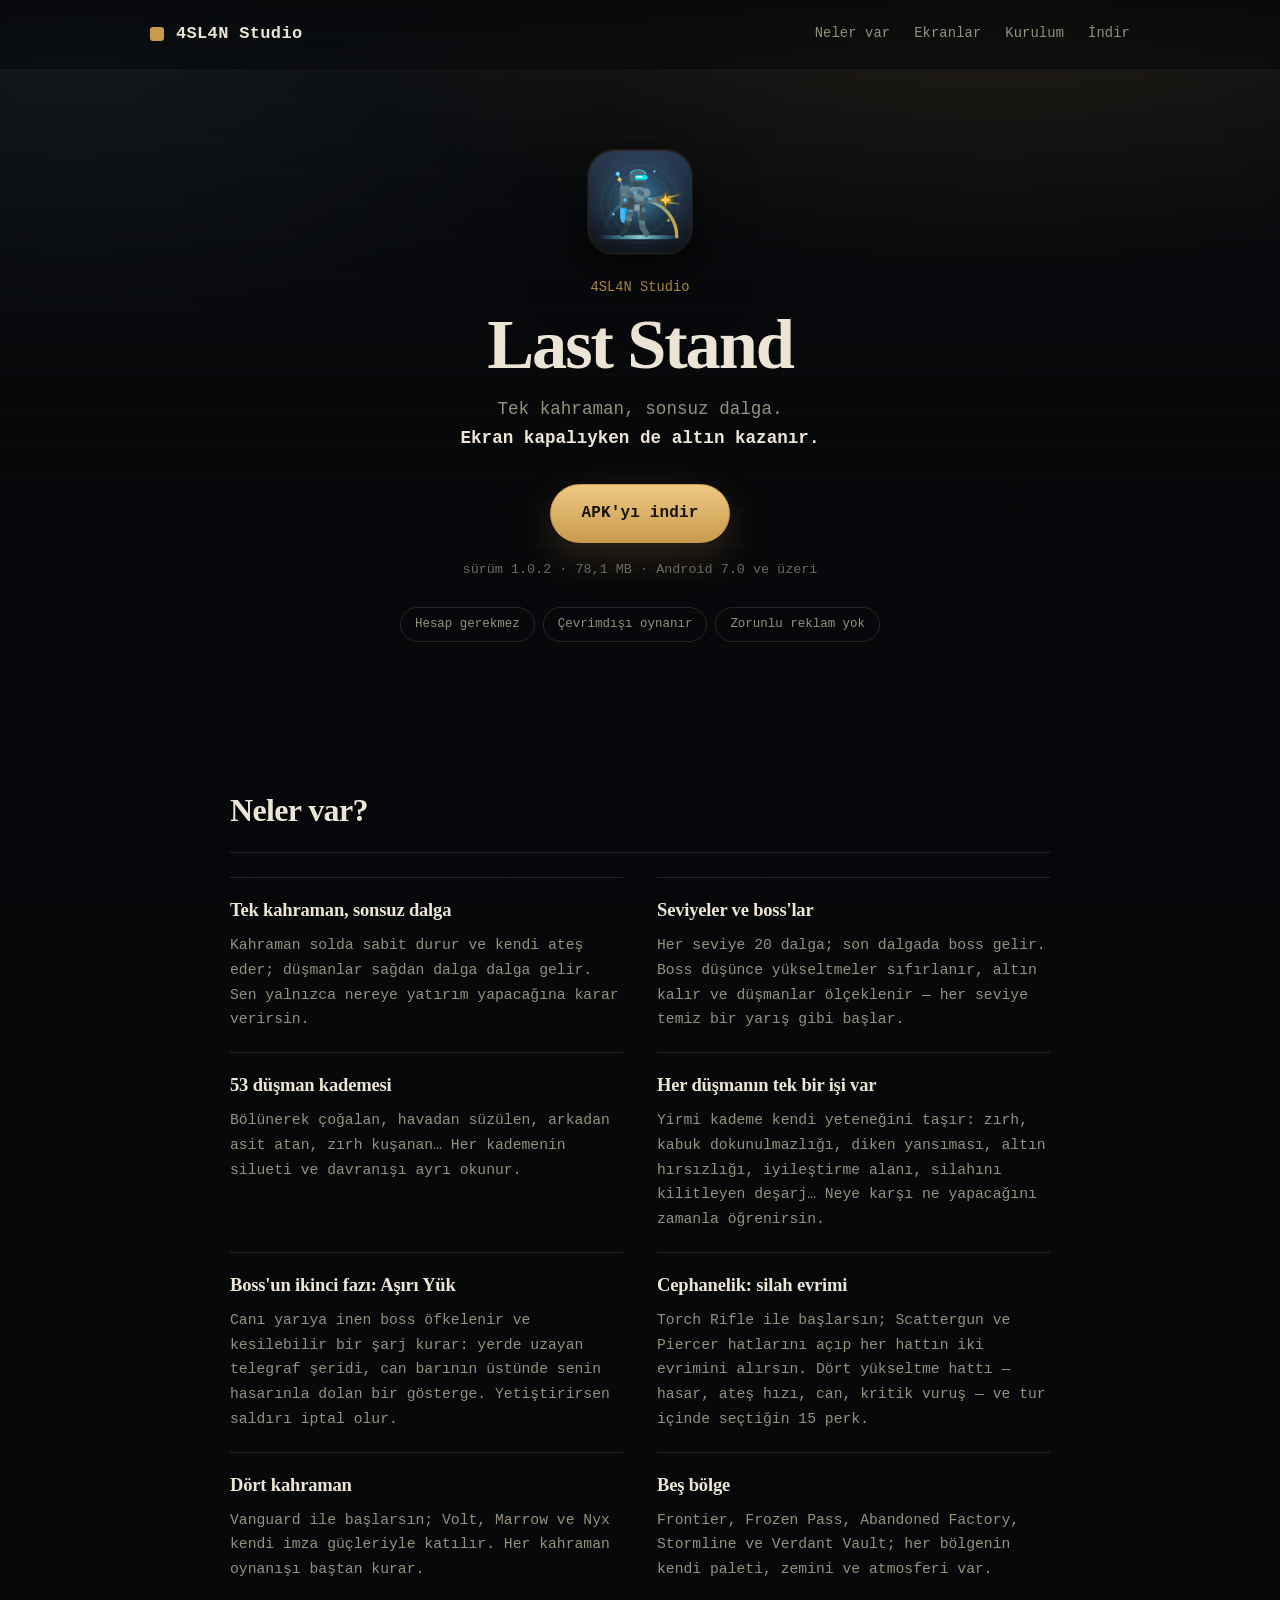
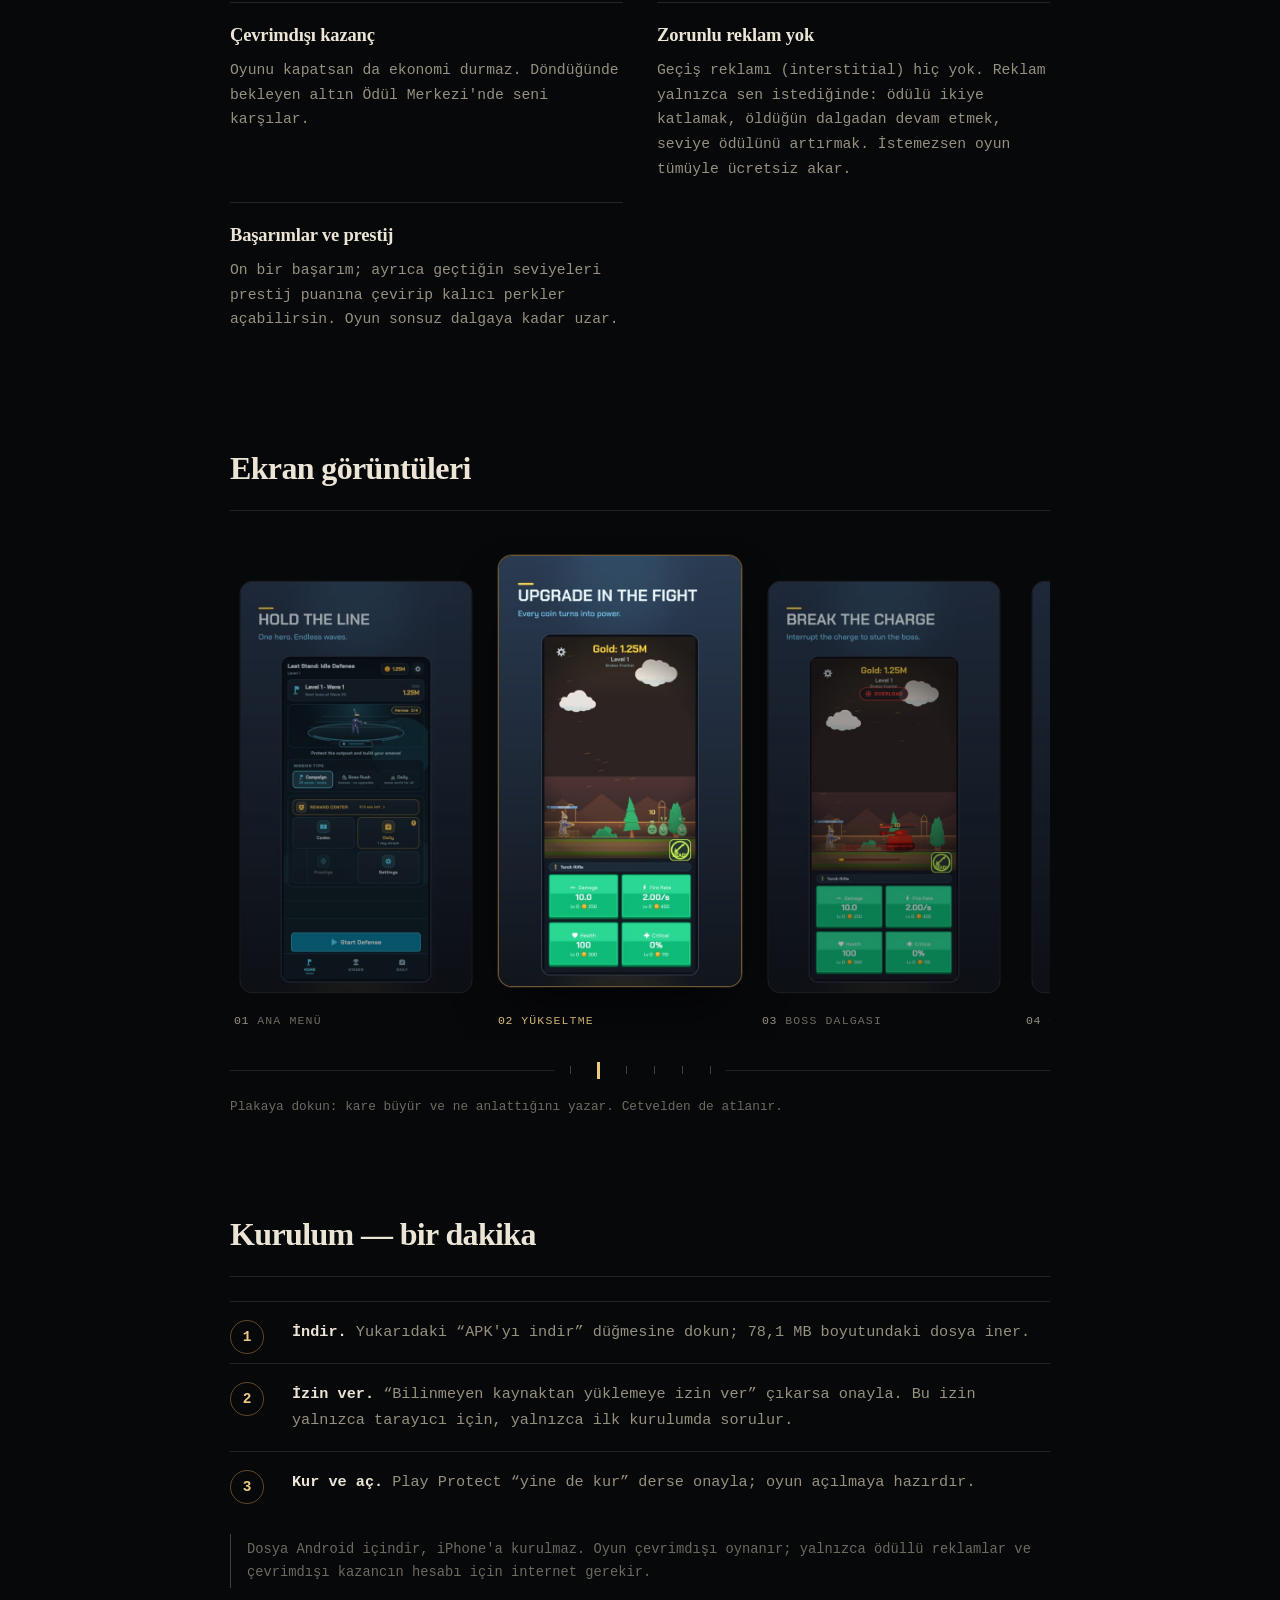
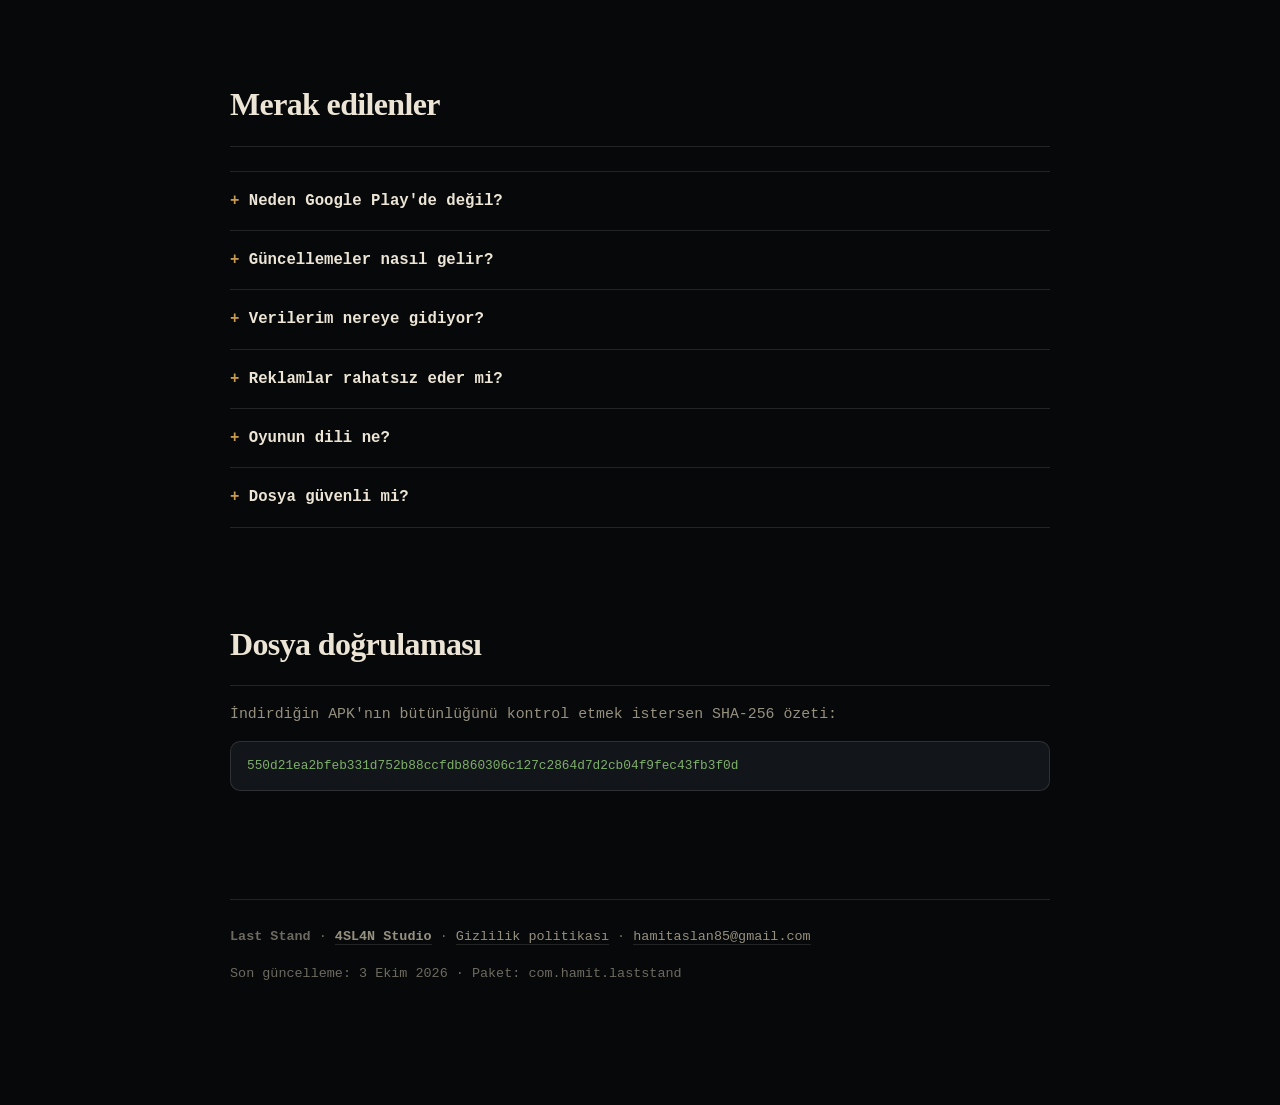
==== commit dfdd1270: "Site güncellendi: vitrin + 2 uygulama sayfası (2026-10-03)" ====
--- a/last-stand/index.html
+++ b/last-stand/index.html
@@ -13,7 +13,6 @@
 <link rel="canonical" href="https://hamit4sl4n.github.io/last-stand/">
 <link rel="sitemap" type="application/xml" href="https://hamit4sl4n.github.io/last-stand/sitemap.xml">
 <link rel="icon" type="image/png" href="gorseller/simge-48.png">
-<!-- Bağlantı paylaşıldığında (WhatsApp, Telegram, X) çıkan önizleme kartı -->
 <meta property="og:type" content="website">
 <meta property="og:site_name" content="Last Stand">
 <meta property="og:locale" content="tr_TR">
@@ -41,11 +40,11 @@
   "applicationCategory": "GameApplication",
   "applicationSubCategory": "Tower Defense",
   "operatingSystem": "Android 7.0 ve üzeri",
-  "softwareVersion": "1.0.1",
+  "softwareVersion": "1.0.2",
   "fileFormat": "application/vnd.android.package-archive",
-  "fileSize": "81573514",
-  "downloadUrl": "https://github.com/hamit4sl4n/hamit4sl4n.github.io/releases/download/last-stand-1.0.1+2/LastStand.apk",
-  "installUrl": "https://github.com/hamit4sl4n/hamit4sl4n.github.io/releases/download/last-stand-1.0.1+2/LastStand.apk",
+  "fileSize": "81937280",
+  "downloadUrl": "https://github.com/hamit4sl4n/hamit4sl4n.github.io/releases/download/last-stand-1.0.2+3/LastStand.apk",
+  "installUrl": "https://github.com/hamit4sl4n/hamit4sl4n.github.io/releases/download/last-stand-1.0.2+3/LastStand.apk",
   "inLanguage": "en",
   "isAccessibleForFree": true,
   "offers": {
@@ -375,7 +374,7 @@
       <a href="#neler-var">Neler var</a>
       <a href="#ekranlar">Ekranlar</a>
       <a href="#kurulum">Kurulum</a>
-      <a href="https://github.com/hamit4sl4n/hamit4sl4n.github.io/releases/download/last-stand-1.0.1+2/LastStand.apk">İndir</a>
+      <a href="https://github.com/hamit4sl4n/hamit4sl4n.github.io/releases/download/last-stand-1.0.2+3/LastStand.apk">İndir</a>
     </nav>
   </div>
 </header>
@@ -389,8 +388,8 @@
       Tek kahraman, sonsuz dalga.<br>
       <strong>Ekran kapalıyken de altın kazanır.</strong>
     </p>
-    <a class="dugme" href="https://github.com/hamit4sl4n/hamit4sl4n.github.io/releases/download/last-stand-1.0.1+2/LastStand.apk">APK'yı indir</a>
-    <p class="surum">sürüm 1.0.1 · 77,8 MB · Android 7.0 ve üzeri</p>
+    <a class="dugme" href="https://github.com/hamit4sl4n/hamit4sl4n.github.io/releases/download/last-stand-1.0.2+3/LastStand.apk">APK'yı indir</a>
+    <p class="surum">sürüm 1.0.2 · 78,1 MB · Android 7.0 ve üzeri</p>
     <ul class="rozetler">
       <li>Hesap gerekmez</li>
       <li>Çevrimdışı oynanır</li>
@@ -530,7 +529,7 @@
     <h2>Kurulum — bir dakika</h2>
     <ol class="adimlar">
       <li><strong>İndir.</strong> Yukarıdaki “APK'yı indir” düğmesine dokun;
-          77,8 MB boyutundaki dosya iner.</li>
+          78,1 MB boyutundaki dosya iner.</li>
       <li><strong>İzin ver.</strong> “Bilinmeyen kaynaktan yüklemeye izin ver”
           çıkarsa onayla. Bu izin yalnızca tarayıcı için, yalnızca ilk kurulumda
           sorulur.</li>
@@ -589,7 +588,7 @@
     <p style="color:var(--kagit-soluk);font-size:.93rem;margin:-8px 0 14px">
       İndirdiğin APK'nın bütünlüğünü kontrol etmek istersen SHA-256 özeti:
     </p>
-    <code class="hash">c0b3afaf932cb4c146873e8984095948a622e32d6908f4e9fae83758634f562b</code>
+    <code class="hash">550d21ea2bfeb331d752b88ccfdb860306c127c2864d7d2cb04f9fec43fb3f0d</code>
   </section>
   <footer>
     <div class="alt-izgara">
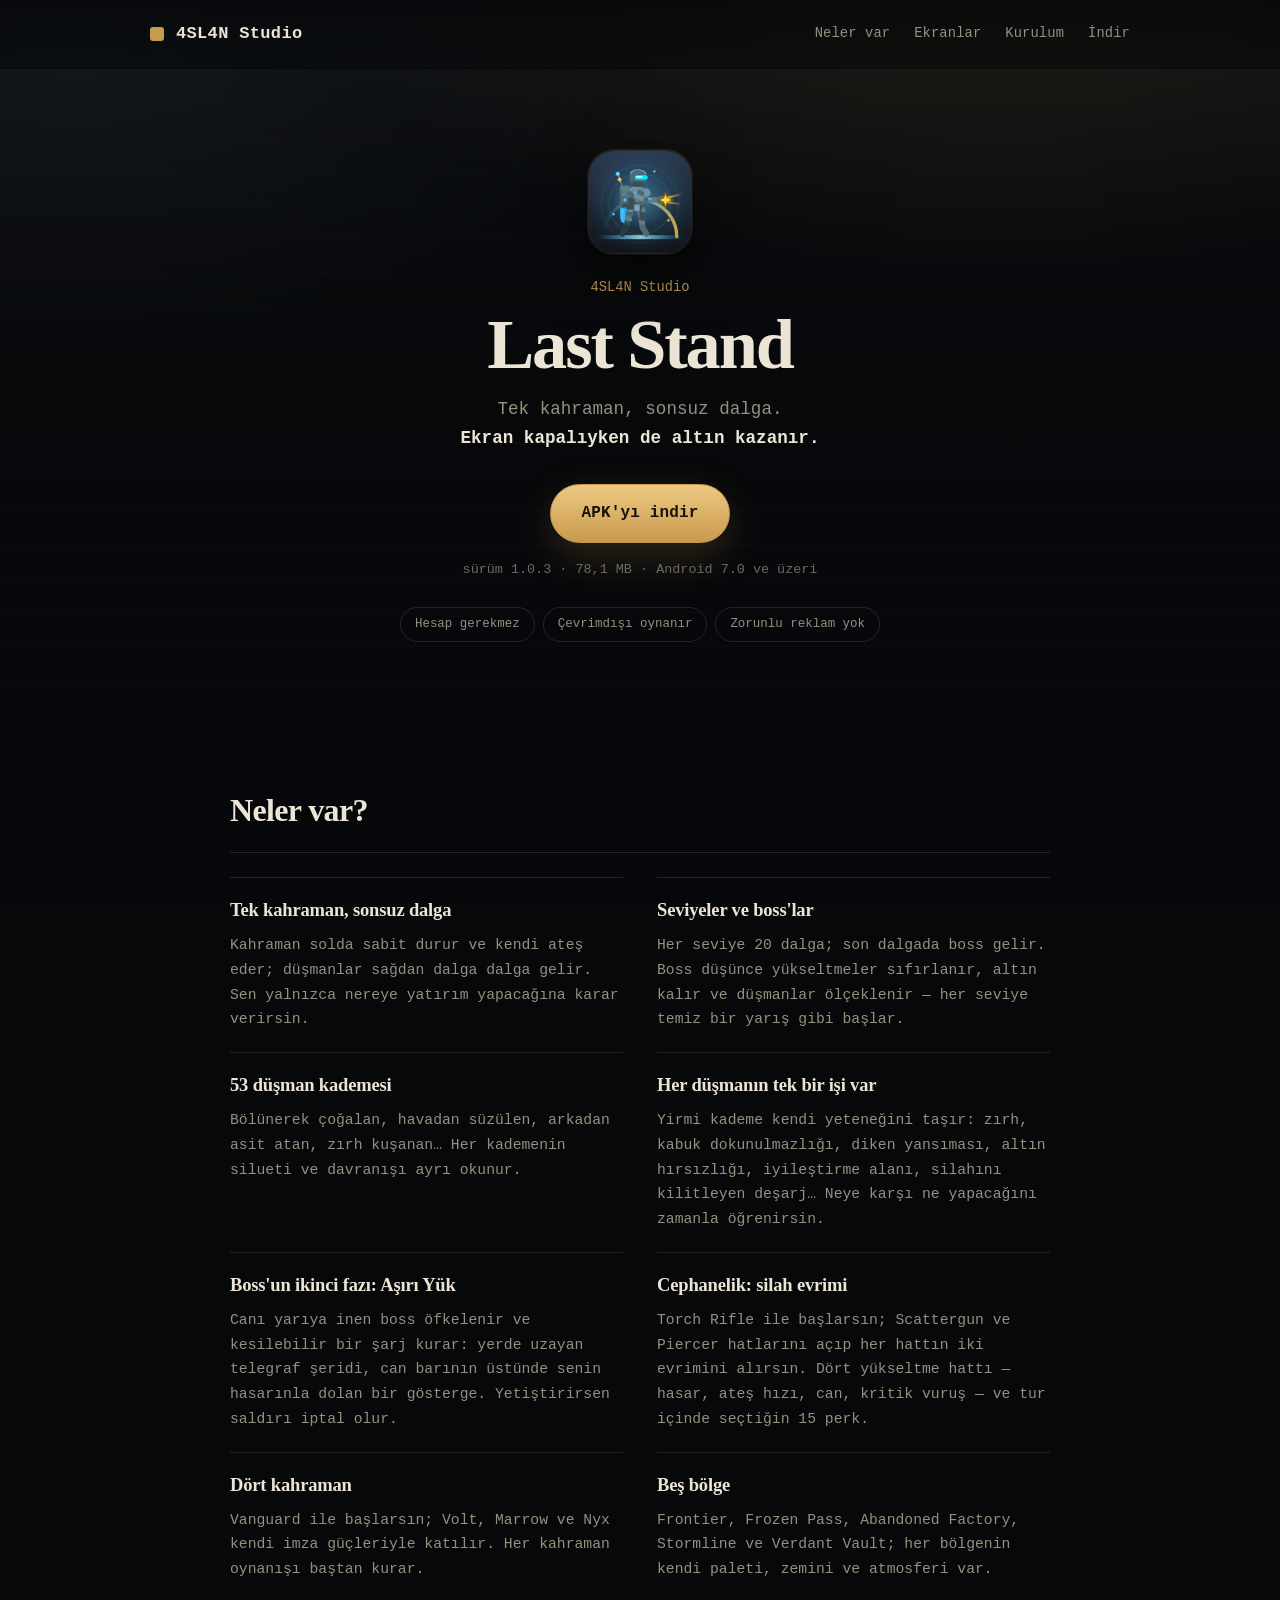
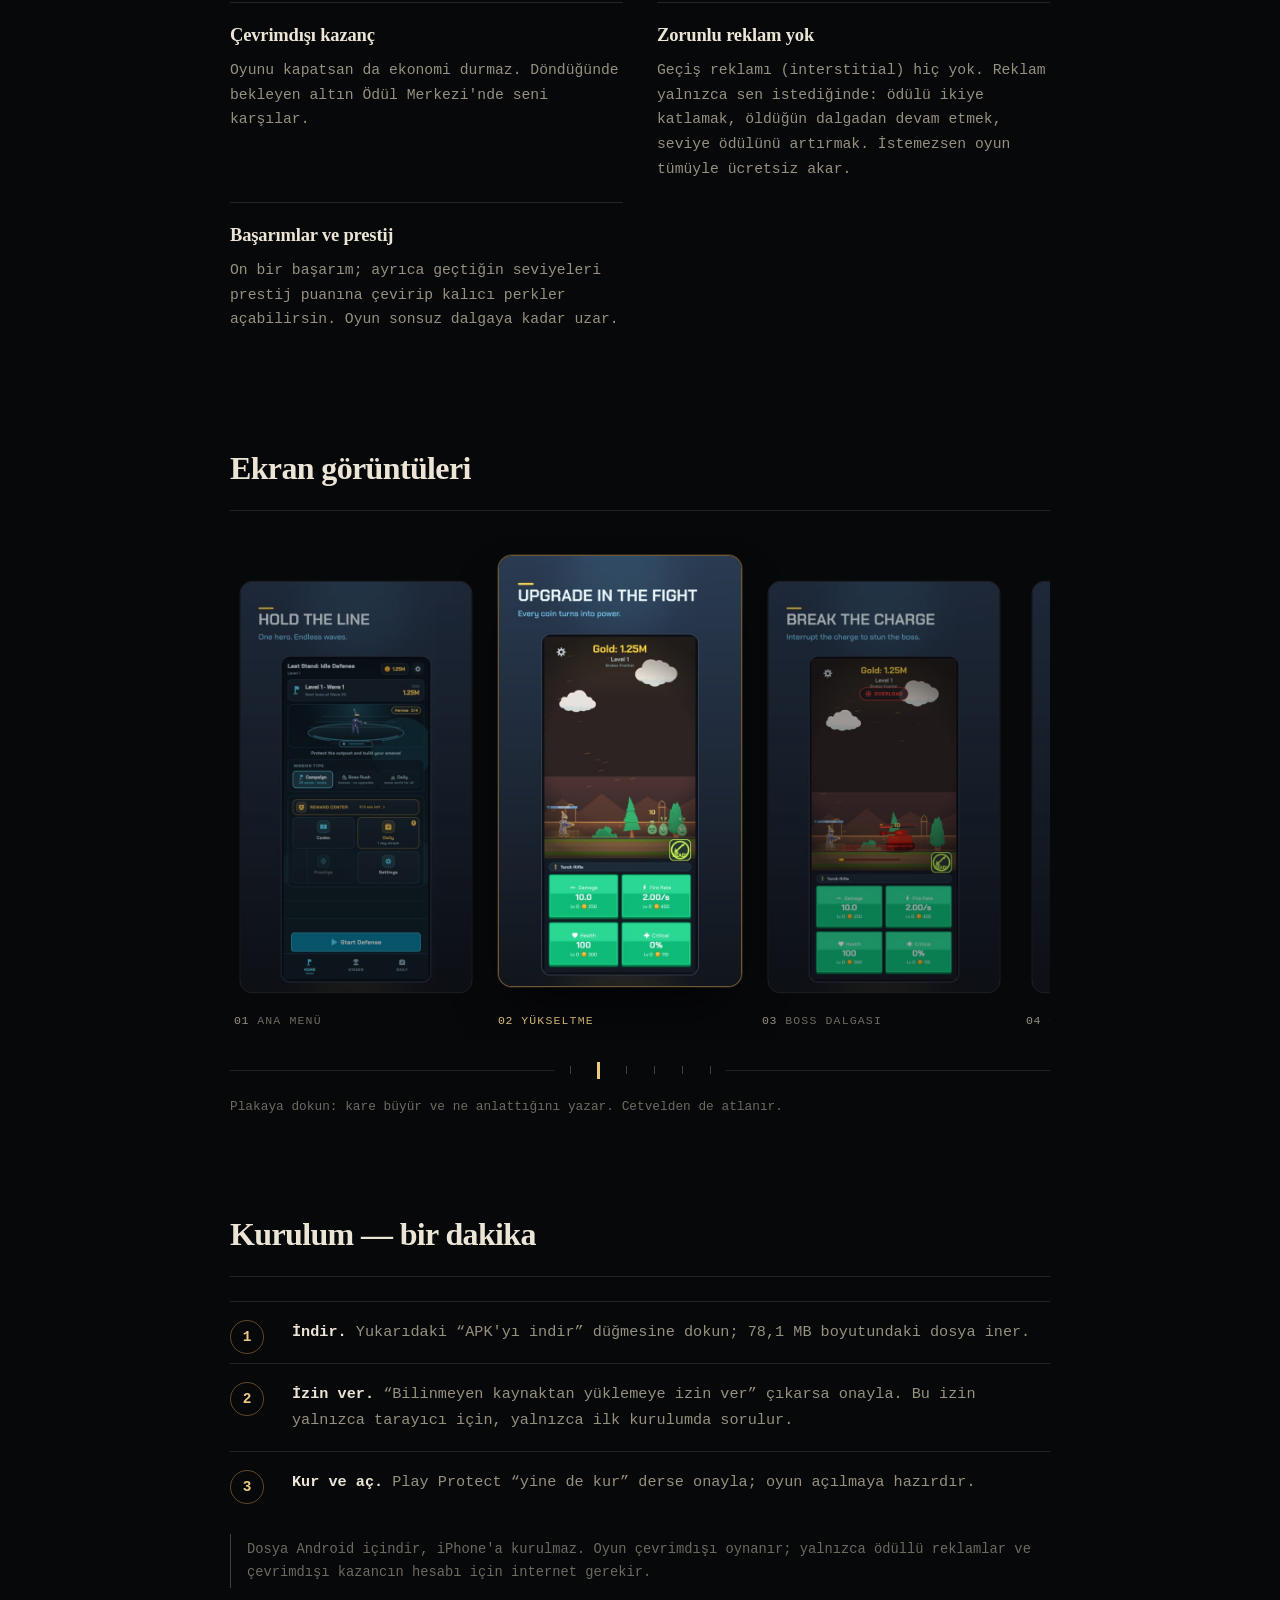
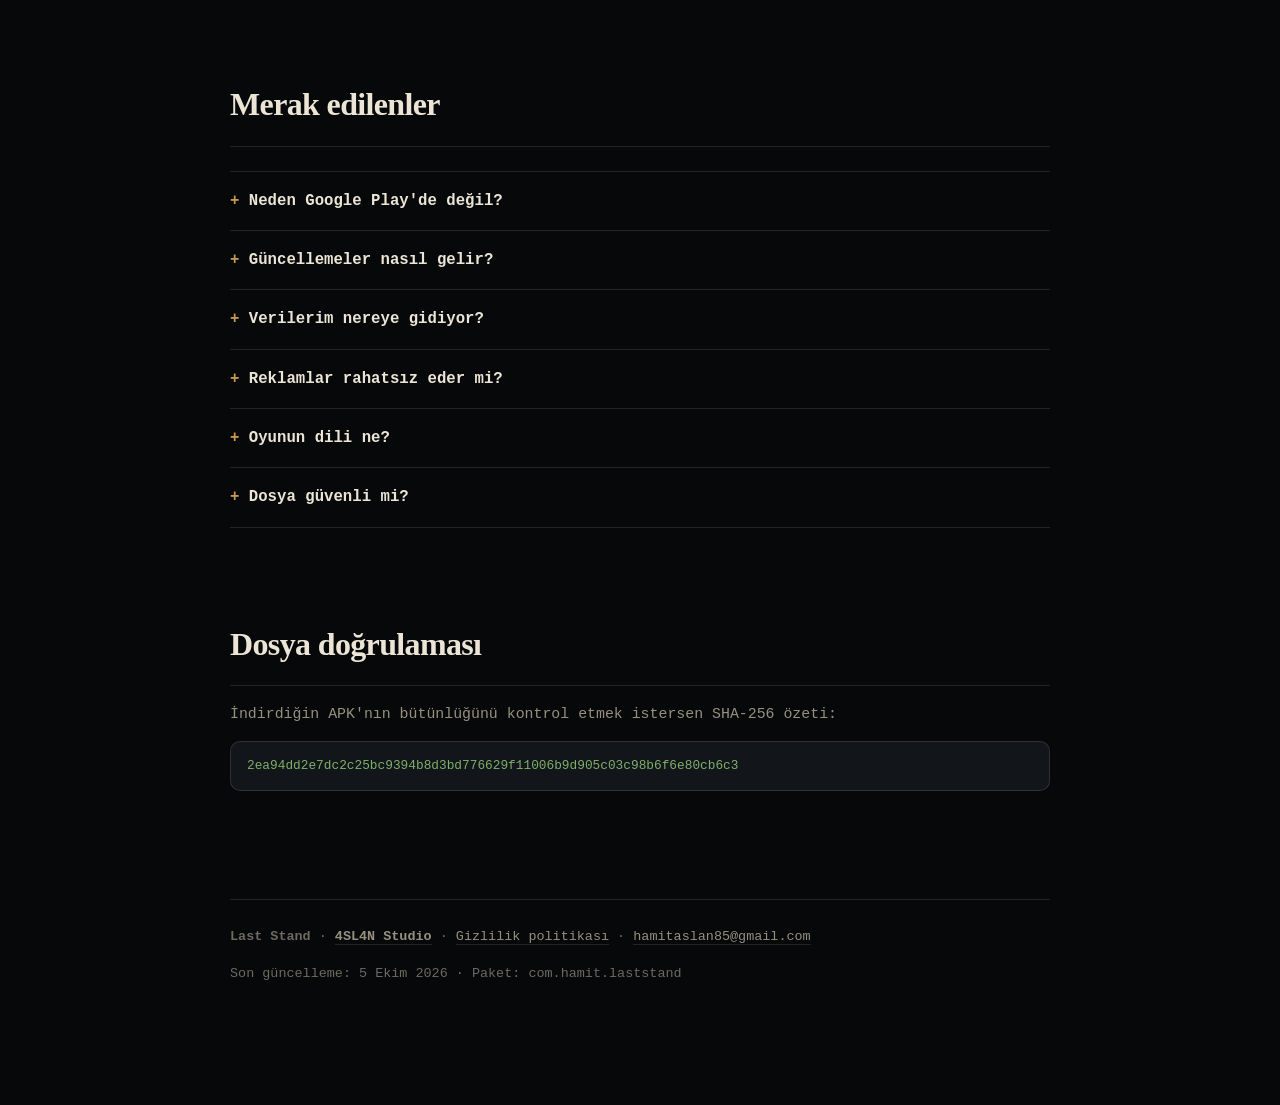
==== commit 1d1edbe4: "Site güncellendi: vitrin + 2 uygulama sayfası (2026-10-05)" ====
--- a/last-stand/index.html
+++ b/last-stand/index.html
@@ -40,11 +40,11 @@
   "applicationCategory": "GameApplication",
   "applicationSubCategory": "Tower Defense",
   "operatingSystem": "Android 7.0 ve üzeri",
-  "softwareVersion": "1.0.2",
+  "softwareVersion": "1.0.3",
   "fileFormat": "application/vnd.android.package-archive",
-  "fileSize": "81937280",
-  "downloadUrl": "https://github.com/hamit4sl4n/hamit4sl4n.github.io/releases/download/last-stand-1.0.2+3/LastStand.apk",
-  "installUrl": "https://github.com/hamit4sl4n/hamit4sl4n.github.io/releases/download/last-stand-1.0.2+3/LastStand.apk",
+  "fileSize": "81929563",
+  "downloadUrl": "https://github.com/hamit4sl4n/hamit4sl4n.github.io/releases/download/last-stand-1.0.3+4/LastStand.apk",
+  "installUrl": "https://github.com/hamit4sl4n/hamit4sl4n.github.io/releases/download/last-stand-1.0.3+4/LastStand.apk",
   "inLanguage": "en",
   "isAccessibleForFree": true,
   "offers": {
@@ -374,7 +374,7 @@
       <a href="#neler-var">Neler var</a>
       <a href="#ekranlar">Ekranlar</a>
       <a href="#kurulum">Kurulum</a>
-      <a href="https://github.com/hamit4sl4n/hamit4sl4n.github.io/releases/download/last-stand-1.0.2+3/LastStand.apk">İndir</a>
+      <a href="https://github.com/hamit4sl4n/hamit4sl4n.github.io/releases/download/last-stand-1.0.3+4/LastStand.apk">İndir</a>
     </nav>
   </div>
 </header>
@@ -388,8 +388,8 @@
       Tek kahraman, sonsuz dalga.<br>
       <strong>Ekran kapalıyken de altın kazanır.</strong>
     </p>
-    <a class="dugme" href="https://github.com/hamit4sl4n/hamit4sl4n.github.io/releases/download/last-stand-1.0.2+3/LastStand.apk">APK'yı indir</a>
-    <p class="surum">sürüm 1.0.2 · 78,1 MB · Android 7.0 ve üzeri</p>
+    <a class="dugme" href="https://github.com/hamit4sl4n/hamit4sl4n.github.io/releases/download/last-stand-1.0.3+4/LastStand.apk">APK'yı indir</a>
+    <p class="surum">sürüm 1.0.3 · 78,1 MB · Android 7.0 ve üzeri</p>
     <ul class="rozetler">
       <li>Hesap gerekmez</li>
       <li>Çevrimdışı oynanır</li>
@@ -588,7 +588,7 @@
     <p style="color:var(--kagit-soluk);font-size:.93rem;margin:-8px 0 14px">
       İndirdiğin APK'nın bütünlüğünü kontrol etmek istersen SHA-256 özeti:
     </p>
-    <code class="hash">550d21ea2bfeb331d752b88ccfdb860306c127c2864d7d2cb04f9fec43fb3f0d</code>
+    <code class="hash">2ea94dd2e7dc2c25bc9394b8d3bd776629f11006b9d905c03c98b6f6e80cb6c3</code>
   </section>
   <footer>
     <div class="alt-izgara">
@@ -597,7 +597,7 @@
         <a href="https://hamit4sl4n.github.io/gizlilik/laststand/">Gizlilik politikası</a> ·
         <a href="mailto:hamitaslan85@gmail.com">hamitaslan85@gmail.com</a>
       </p>
-      <p>Son güncelleme: 3 Ekim 2026 · Paket: <code>com.hamit.laststand</code></p>
+      <p>Son güncelleme: 5 Ekim 2026 · Paket: <code>com.hamit.laststand</code></p>
     </div>
   </footer>
 </div>
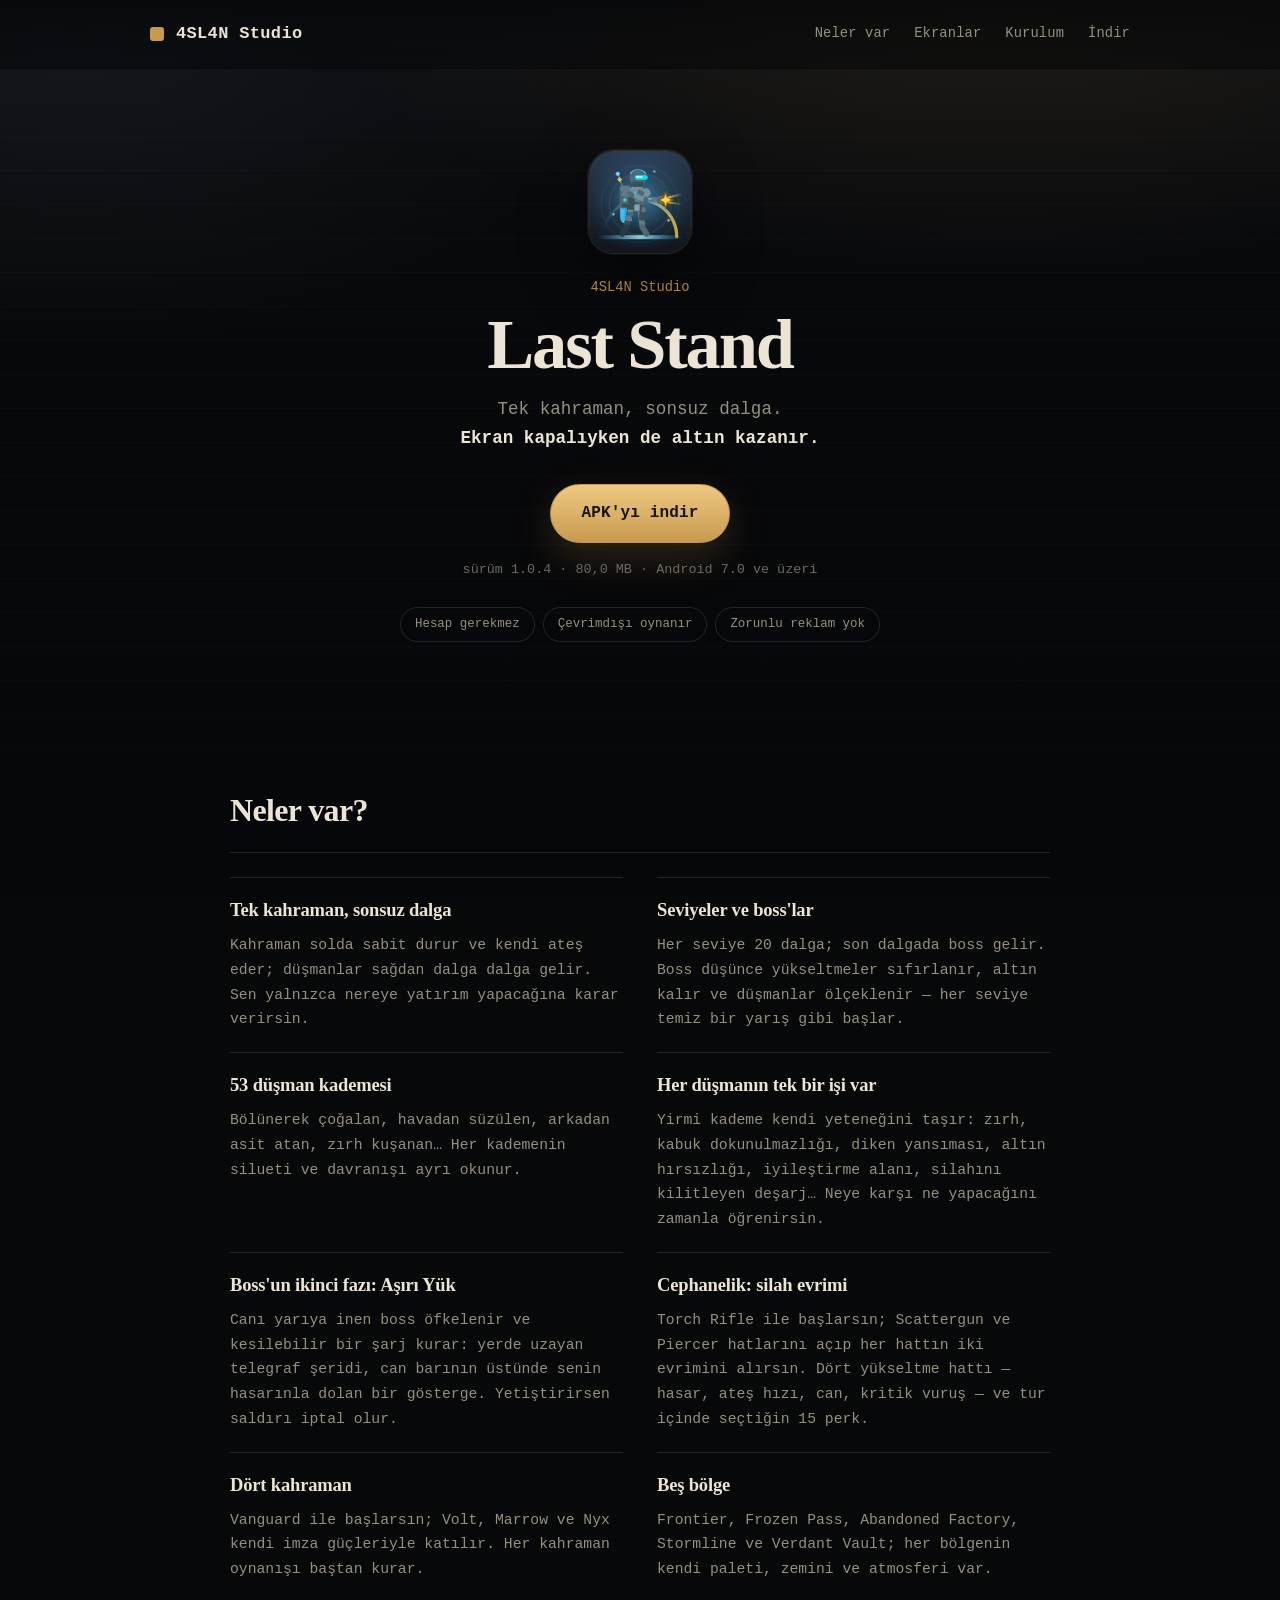
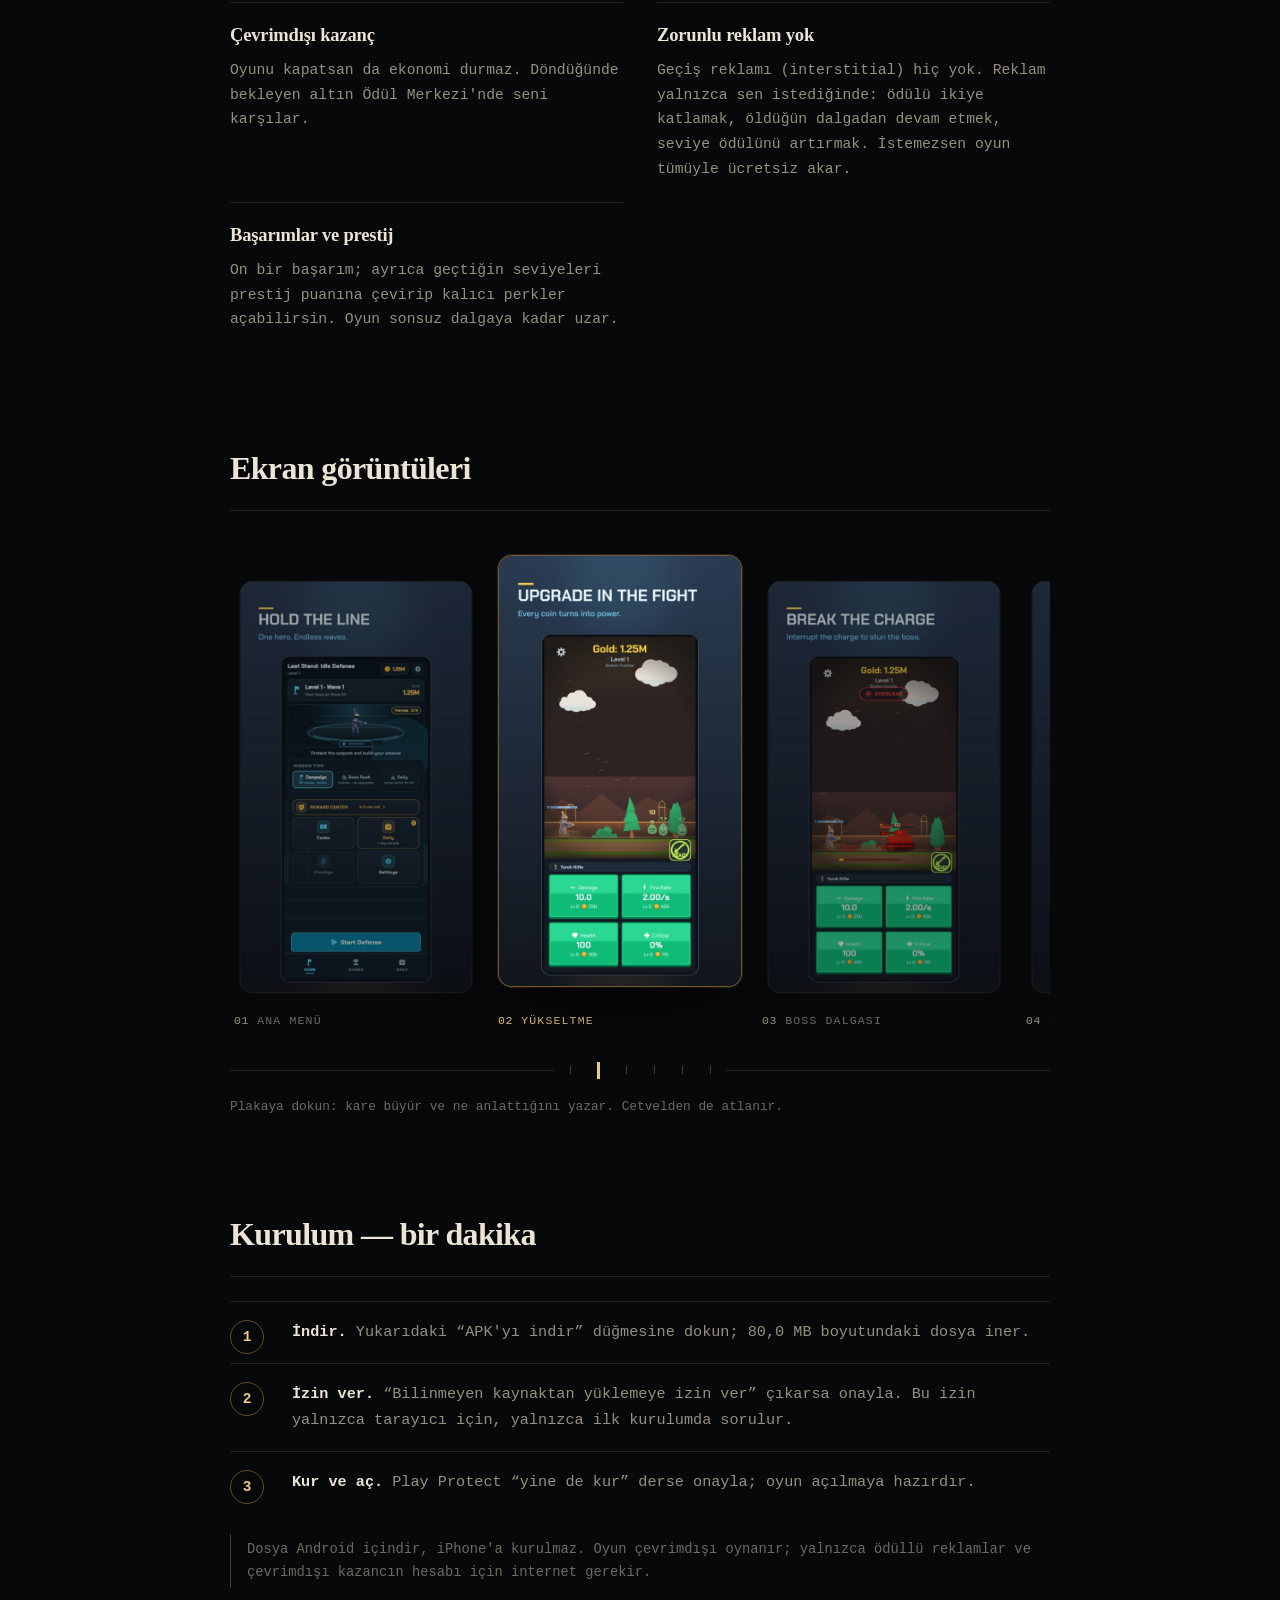
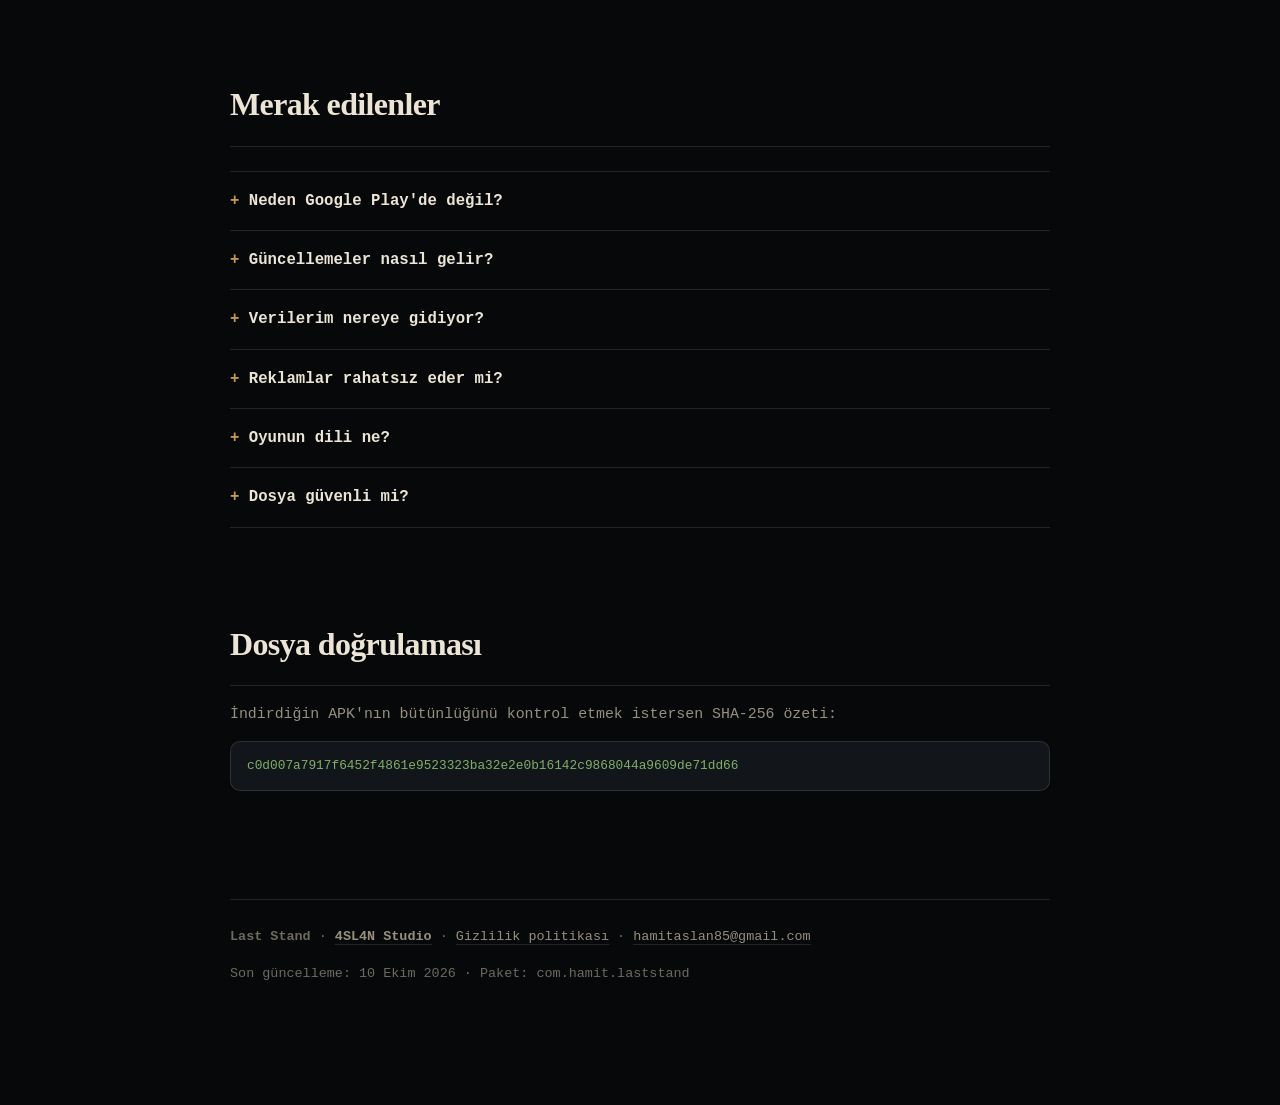
==== commit 22e07e06: "Site güncellendi: vitrin + 2 uygulama sayfası (2026-10-10)" ====
--- a/last-stand/index.html
+++ b/last-stand/index.html
@@ -40,11 +40,11 @@
   "applicationCategory": "GameApplication",
   "applicationSubCategory": "Tower Defense",
   "operatingSystem": "Android 7.0 ve üzeri",
-  "softwareVersion": "1.0.3",
+  "softwareVersion": "1.0.4",
   "fileFormat": "application/vnd.android.package-archive",
-  "fileSize": "81929563",
-  "downloadUrl": "https://github.com/hamit4sl4n/hamit4sl4n.github.io/releases/download/last-stand-1.0.3+4/LastStand.apk",
-  "installUrl": "https://github.com/hamit4sl4n/hamit4sl4n.github.io/releases/download/last-stand-1.0.3+4/LastStand.apk",
+  "fileSize": "83938479",
+  "downloadUrl": "https://github.com/hamit4sl4n/hamit4sl4n.github.io/releases/download/last-stand-1.0.4+5/LastStand.apk",
+  "installUrl": "https://github.com/hamit4sl4n/hamit4sl4n.github.io/releases/download/last-stand-1.0.4+5/LastStand.apk",
   "inLanguage": "en",
   "isAccessibleForFree": true,
   "offers": {
@@ -374,7 +374,7 @@
       <a href="#neler-var">Neler var</a>
       <a href="#ekranlar">Ekranlar</a>
       <a href="#kurulum">Kurulum</a>
-      <a href="https://github.com/hamit4sl4n/hamit4sl4n.github.io/releases/download/last-stand-1.0.3+4/LastStand.apk">İndir</a>
+      <a href="https://github.com/hamit4sl4n/hamit4sl4n.github.io/releases/download/last-stand-1.0.4+5/LastStand.apk">İndir</a>
     </nav>
   </div>
 </header>
@@ -388,8 +388,8 @@
       Tek kahraman, sonsuz dalga.<br>
       <strong>Ekran kapalıyken de altın kazanır.</strong>
     </p>
-    <a class="dugme" href="https://github.com/hamit4sl4n/hamit4sl4n.github.io/releases/download/last-stand-1.0.3+4/LastStand.apk">APK'yı indir</a>
-    <p class="surum">sürüm 1.0.3 · 78,1 MB · Android 7.0 ve üzeri</p>
+    <a class="dugme" href="https://github.com/hamit4sl4n/hamit4sl4n.github.io/releases/download/last-stand-1.0.4+5/LastStand.apk">APK'yı indir</a>
+    <p class="surum">sürüm 1.0.4 · 80,0 MB · Android 7.0 ve üzeri</p>
     <ul class="rozetler">
       <li>Hesap gerekmez</li>
       <li>Çevrimdışı oynanır</li>
@@ -529,7 +529,7 @@
     <h2>Kurulum — bir dakika</h2>
     <ol class="adimlar">
       <li><strong>İndir.</strong> Yukarıdaki “APK'yı indir” düğmesine dokun;
-          78,1 MB boyutundaki dosya iner.</li>
+          80,0 MB boyutundaki dosya iner.</li>
       <li><strong>İzin ver.</strong> “Bilinmeyen kaynaktan yüklemeye izin ver”
           çıkarsa onayla. Bu izin yalnızca tarayıcı için, yalnızca ilk kurulumda
           sorulur.</li>
@@ -588,7 +588,7 @@
     <p style="color:var(--kagit-soluk);font-size:.93rem;margin:-8px 0 14px">
       İndirdiğin APK'nın bütünlüğünü kontrol etmek istersen SHA-256 özeti:
     </p>
-    <code class="hash">2ea94dd2e7dc2c25bc9394b8d3bd776629f11006b9d905c03c98b6f6e80cb6c3</code>
+    <code class="hash">c0d007a7917f6452f4861e9523323ba32e2e0b16142c9868044a9609de71dd66</code>
   </section>
   <footer>
     <div class="alt-izgara">
@@ -597,7 +597,7 @@
         <a href="https://hamit4sl4n.github.io/gizlilik/laststand/">Gizlilik politikası</a> ·
         <a href="mailto:hamitaslan85@gmail.com">hamitaslan85@gmail.com</a>
       </p>
-      <p>Son güncelleme: 5 Ekim 2026 · Paket: <code>com.hamit.laststand</code></p>
+      <p>Son güncelleme: 10 Ekim 2026 · Paket: <code>com.hamit.laststand</code></p>
     </div>
   </footer>
 </div>
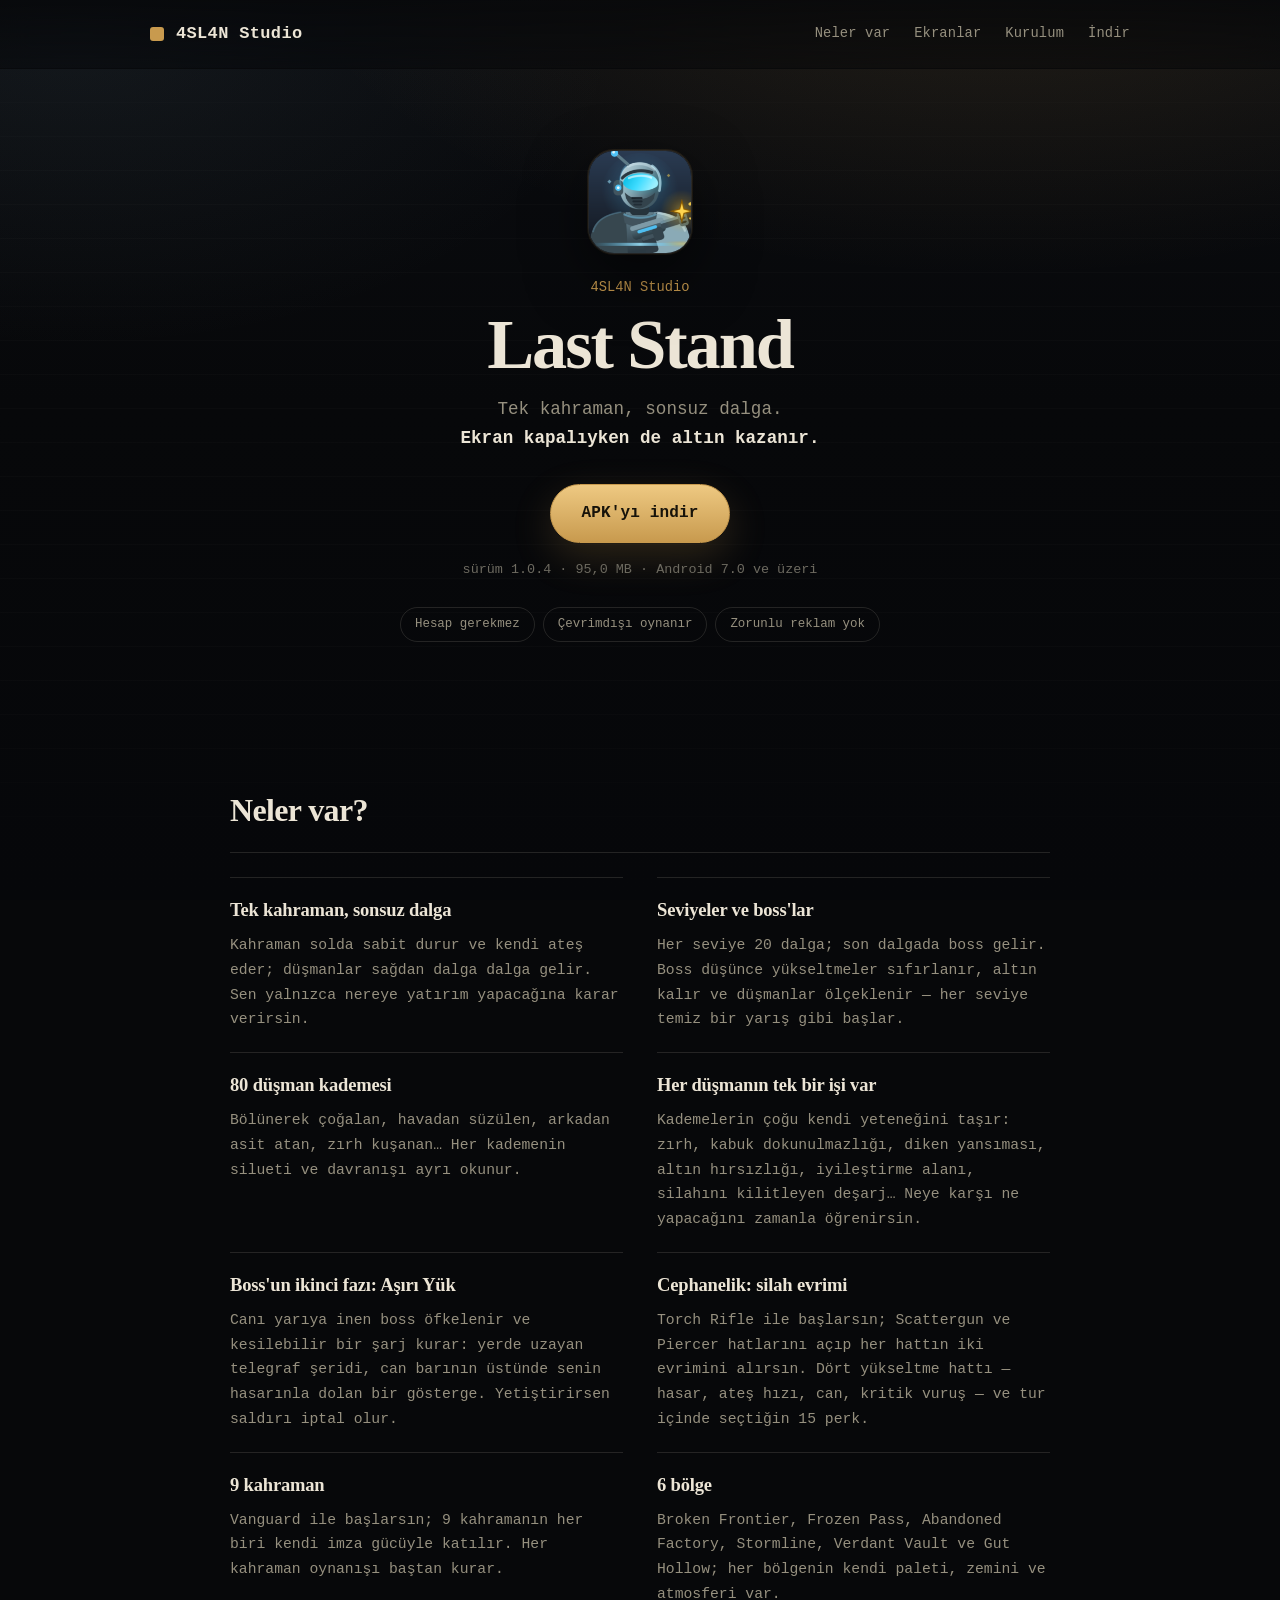
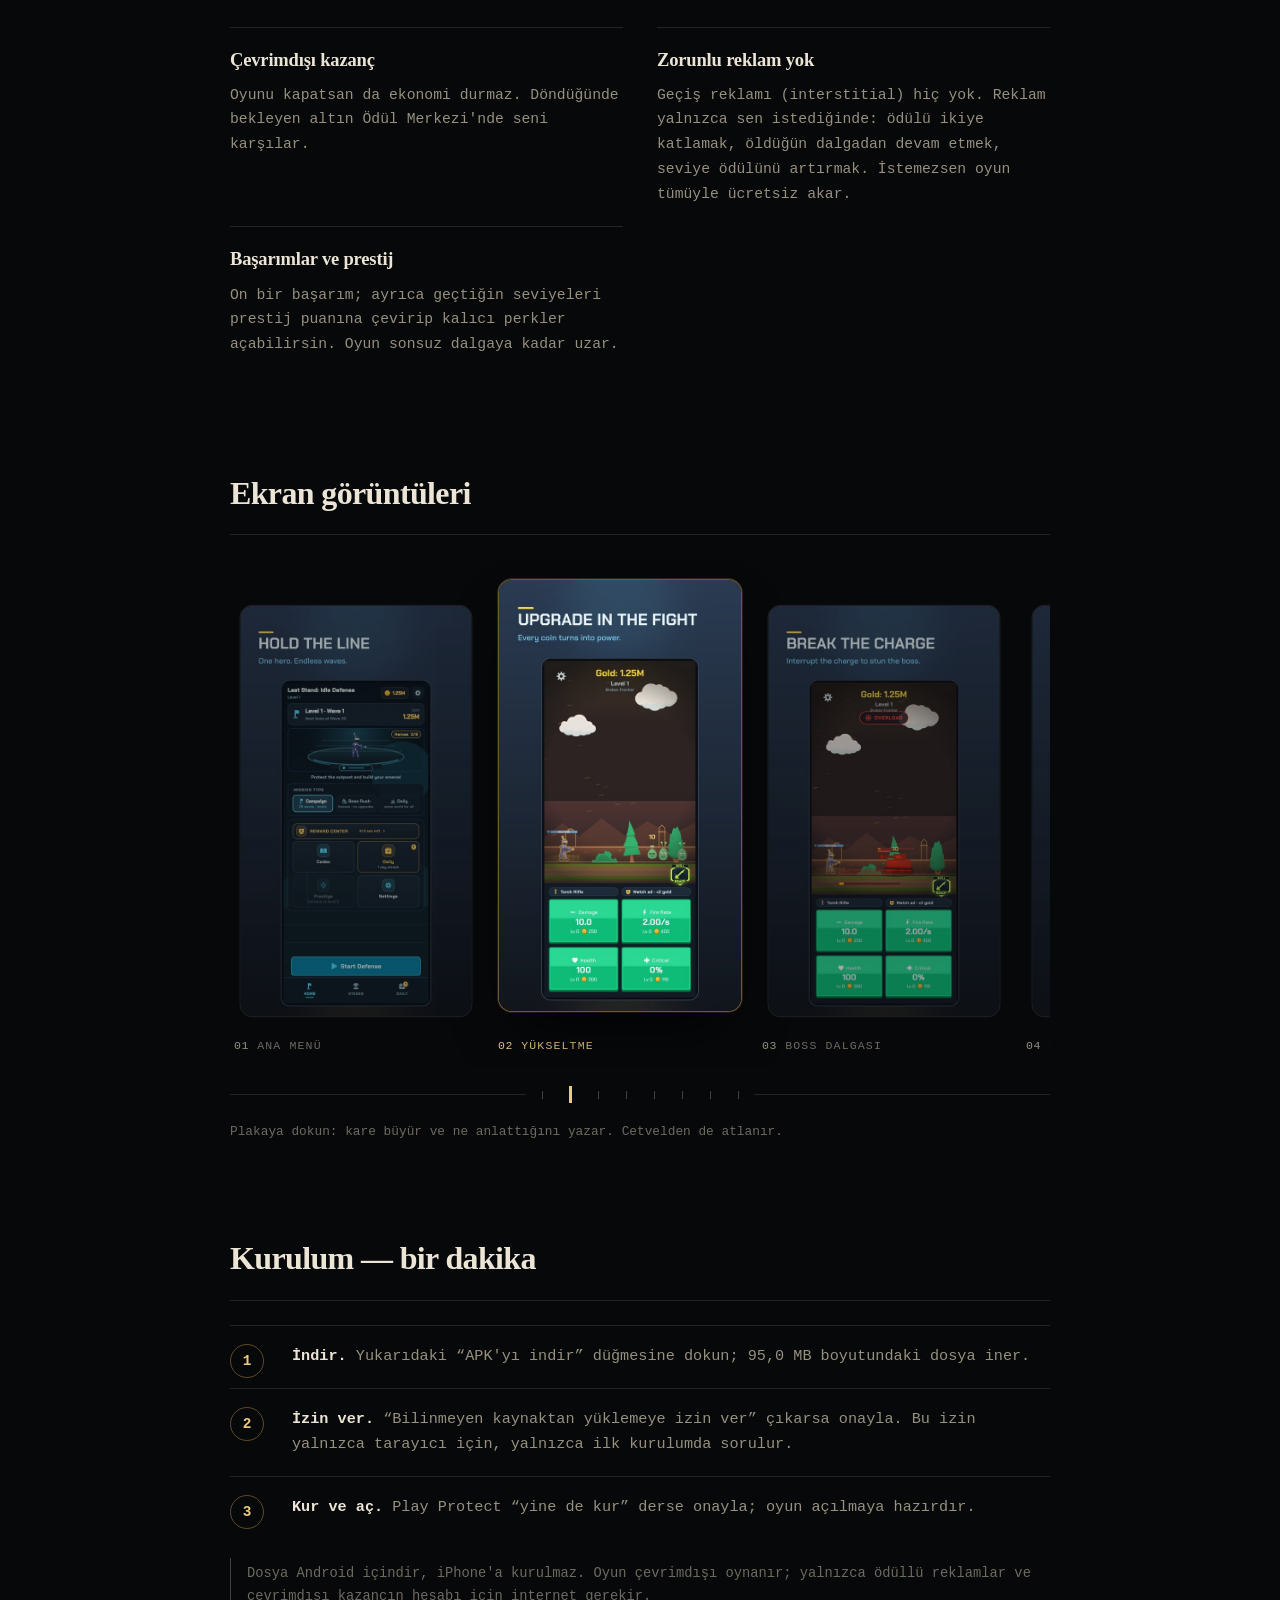
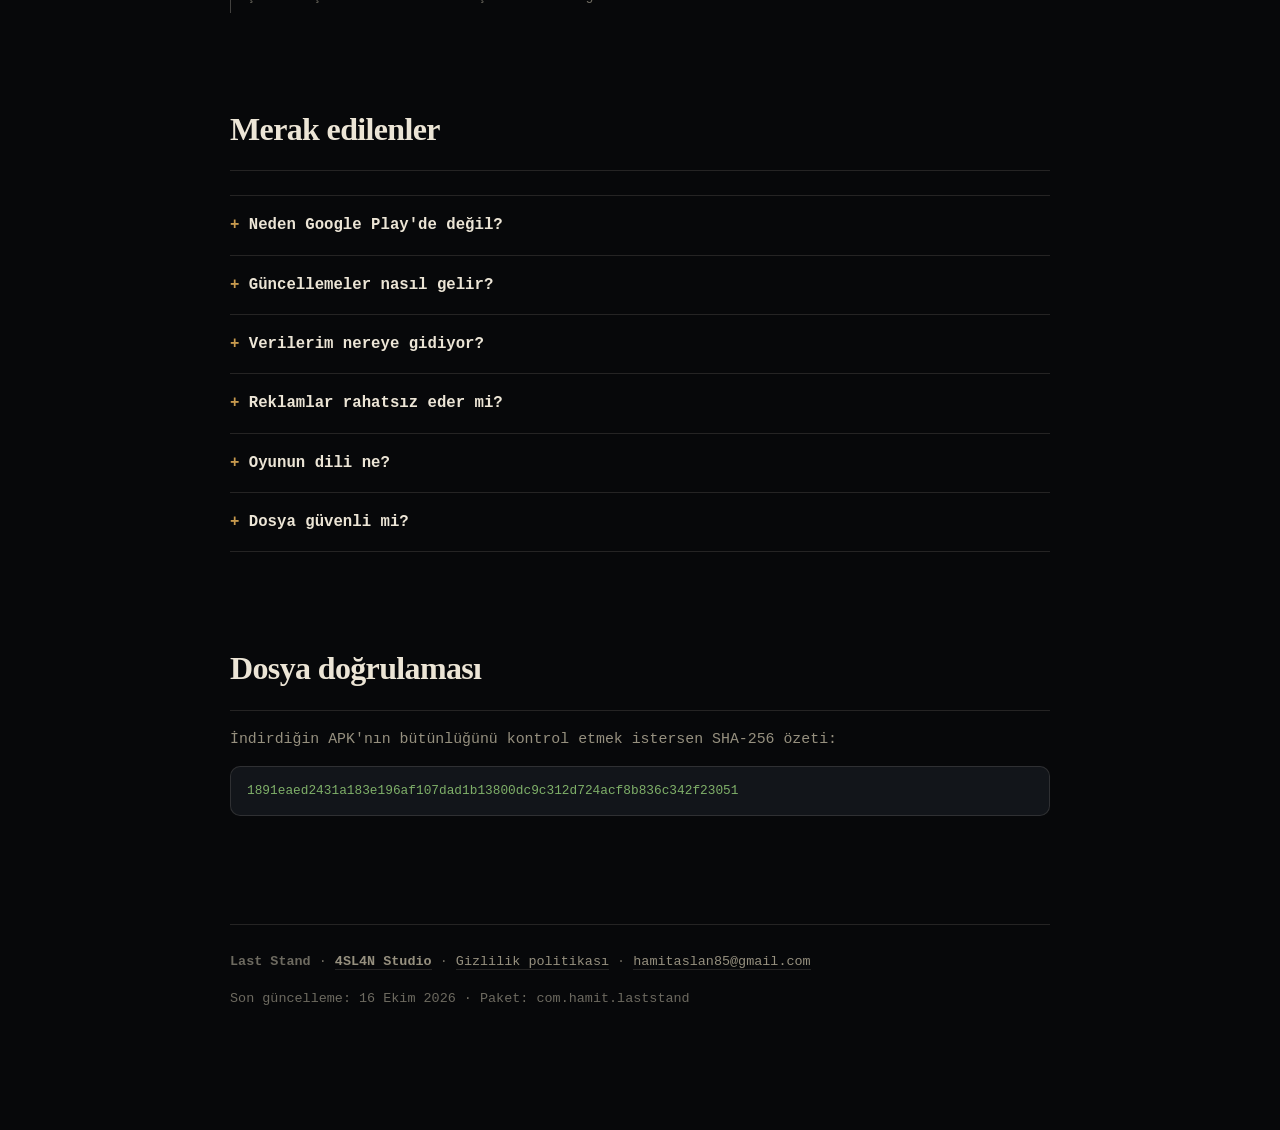
==== commit a6aabf75: "Site güncellendi: vitrin + 2 uygulama sayfası (2026-10-16)" ====
--- a/last-stand/index.html
+++ b/last-stand/index.html
@@ -4,7 +4,7 @@
 <meta charset="utf-8">
 <meta name="viewport" content="width=device-width, initial-scale=1">
 <title>Last Stand: Idle Defense — Idle Kule Savunması · APK indir</title>
-<meta name="description" content="Last Stand: tek kahraman, sonsuz dalga. 53 düşman kademesi, boss'lar, silah evrimleri ve ekran kapalıyken de işleyen bir ekonomi. Android için ücretsiz APK.">
+<meta name="description" content="Last Stand: tek kahraman, sonsuz dalga. 80 düşman kademesi, boss'lar, silah evrimleri ve ekran kapalıyken de işleyen bir ekonomi. Android için ücretsiz APK.">
 <meta name="theme-color" content="#07080A">
 <meta name="robots" content="index, follow">
 <meta name="author" content="4SL4N Studio">
@@ -17,7 +17,7 @@
 <meta property="og:site_name" content="Last Stand">
 <meta property="og:locale" content="tr_TR">
 <meta property="og:title" content="Last Stand: Idle Defense — tek kahraman, sonsuz dalga">
-<meta property="og:description" content="Idle kule savunması: 53 düşman kademesi, boss'lar ve silah evrimleri. Android için ücretsiz APK.">
+<meta property="og:description" content="Idle kule savunması: 80 düşman kademesi, boss'lar ve silah evrimleri. Android için ücretsiz APK.">
 <meta property="og:url" content="https://hamit4sl4n.github.io/last-stand/">
 <meta property="og:image" content="https://hamit4sl4n.github.io/last-stand/gorseller/kapak.jpg">
 <meta property="og:image:width" content="1024">
@@ -26,7 +26,7 @@
 <meta property="og:image:type" content="image/jpeg">
 <meta name="twitter:card" content="summary_large_image">
 <meta name="twitter:title" content="Last Stand: Idle Defense — tek kahraman, sonsuz dalga">
-<meta name="twitter:description" content="53 düşman kademesi, boss'lar, silah evrimleri. Android için ücretsiz APK.">
+<meta name="twitter:description" content="80 düşman kademesi, boss'lar, silah evrimleri. Android için ücretsiz APK.">
 <meta name="twitter:image" content="https://hamit4sl4n.github.io/last-stand/gorseller/kapak.jpg">
 <link rel="stylesheet" href="varliklar/yazitipleri.css">
 <link rel="stylesheet" href="varliklar/kimlik.css">
@@ -42,9 +42,9 @@
   "operatingSystem": "Android 7.0 ve üzeri",
   "softwareVersion": "1.0.4",
   "fileFormat": "application/vnd.android.package-archive",
-  "fileSize": "83938479",
-  "downloadUrl": "https://github.com/hamit4sl4n/hamit4sl4n.github.io/releases/download/last-stand-1.0.4+5/LastStand.apk",
-  "installUrl": "https://github.com/hamit4sl4n/hamit4sl4n.github.io/releases/download/last-stand-1.0.4+5/LastStand.apk",
+  "fileSize": "99656612",
+  "downloadUrl": "https://github.com/hamit4sl4n/hamit4sl4n.github.io/releases/download/last-stand-1.0.4+6/LastStand.apk",
+  "installUrl": "https://github.com/hamit4sl4n/hamit4sl4n.github.io/releases/download/last-stand-1.0.4+6/LastStand.apk",
   "inLanguage": "en",
   "isAccessibleForFree": true,
   "offers": {
@@ -56,16 +56,16 @@
     "@type": "Organization",
     "name": "4SL4N Studio"
   },
-  "description": "Last Stand: Idle Defense — tek kahramanın solda durup otomatik ateş ettiği, düşmanların dalga dalga geldiği bir idle kule savunması. 53 düşman kademesi, boss'lar ve silah evrimleri.",
+  "description": "Last Stand: Idle Defense — tek kahramanın solda durup otomatik ateş ettiği, düşmanların dalga dalga geldiği bir idle kule savunması. 80 düşman kademesi, boss'lar ve silah evrimleri.",
   "screenshot": "https://hamit4sl4n.github.io/last-stand/gorseller/ekran-01.jpg",
   "featureList": [
     "Idle kule savunması: tek kahraman, sonsuz dalga",
     "Seviye başına 20 dalga, sonunda boss",
-    "53 düşman kademesi, her birinin kendi yeteneği",
+    "80 düşman kademesi, her birinin kendi yeteneği",
     "Boss ikinci fazı: kesilebilir şarj saldırısı",
     "Silah evrimleri: Torch Rifle, Scattergun, Piercer",
-    "Dört kahraman ve dört yükseltme hattı",
-    "Beş bölge, kendi paletiyle",
+    "9 kahraman ve dört yükseltme hattı",
+    "6 bölge, kendi paletiyle",
     "Çevrimdışı kazanç ve Ödül Merkezi"
   ]
 }
@@ -374,7 +374,7 @@
       <a href="#neler-var">Neler var</a>
       <a href="#ekranlar">Ekranlar</a>
       <a href="#kurulum">Kurulum</a>
-      <a href="https://github.com/hamit4sl4n/hamit4sl4n.github.io/releases/download/last-stand-1.0.4+5/LastStand.apk">İndir</a>
+      <a href="https://github.com/hamit4sl4n/hamit4sl4n.github.io/releases/download/last-stand-1.0.4+6/LastStand.apk">İndir</a>
     </nav>
   </div>
 </header>
@@ -388,8 +388,8 @@
       Tek kahraman, sonsuz dalga.<br>
       <strong>Ekran kapalıyken de altın kazanır.</strong>
     </p>
-    <a class="dugme" href="https://github.com/hamit4sl4n/hamit4sl4n.github.io/releases/download/last-stand-1.0.4+5/LastStand.apk">APK'yı indir</a>
-    <p class="surum">sürüm 1.0.4 · 80,0 MB · Android 7.0 ve üzeri</p>
+    <a class="dugme" href="https://github.com/hamit4sl4n/hamit4sl4n.github.io/releases/download/last-stand-1.0.4+6/LastStand.apk">APK'yı indir</a>
+    <p class="surum">sürüm 1.0.4 · 95,0 MB · Android 7.0 ve üzeri</p>
     <ul class="rozetler">
       <li>Hesap gerekmez</li>
       <li>Çevrimdışı oynanır</li>
@@ -411,13 +411,13 @@
            yarış gibi başlar.</p>
       </div>
       <div class="kart">
-        <h3>53 düşman kademesi</h3>
+        <h3>80 düşman kademesi</h3>
         <p>Bölünerek çoğalan, havadan süzülen, arkadan asit atan, zırh kuşanan…
            Her kademenin silueti ve davranışı ayrı okunur.</p>
       </div>
       <div class="kart">
         <h3>Her düşmanın tek bir işi var</h3>
-        <p>Yirmi kademe kendi yeteneğini taşır: zırh, kabuk dokunulmazlığı, diken
+        <p>Kademelerin çoğu kendi yeteneğini taşır: zırh, kabuk dokunulmazlığı, diken
            yansıması, altın hırsızlığı, iyileştirme alanı, silahını kilitleyen
            deşarj… Neye karşı ne yapacağını zamanla öğrenirsin.</p>
       </div>
@@ -434,14 +434,14 @@
            can, kritik vuruş — ve tur içinde seçtiğin 15 perk.</p>
       </div>
       <div class="kart">
-        <h3>Dört kahraman</h3>
-        <p>Vanguard ile başlarsın; Volt, Marrow ve Nyx kendi imza güçleriyle
-           katılır. Her kahraman oynanışı baştan kurar.</p>
-      </div>
-      <div class="kart">
-        <h3>Beş bölge</h3>
-        <p>Frontier, Frozen Pass, Abandoned Factory, Stormline ve Verdant Vault;
-           her bölgenin kendi paleti, zemini ve atmosferi var.</p>
+        <h3>9 kahraman</h3>
+        <p>Vanguard ile başlarsın; 9 kahramanın her biri kendi imza
+           gücüyle katılır. Her kahraman oynanışı baştan kurar.</p>
+      </div>
+      <div class="kart">
+        <h3>6 bölge</h3>
+        <p>Broken Frontier, Frozen Pass, Abandoned Factory, Stormline, Verdant
+           Vault ve Gut Hollow; her bölgenin kendi paleti, zemini ve atmosferi var.</p>
       </div>
       <div class="kart">
         <h3>Çevrimdışı kazanç</h3>
@@ -497,13 +497,13 @@
           </button>
           <p class="masa-kunye"><b>04</b> Ödül Merkezi</p>
         </li>
-        <li class="masa-kart" data-ad="Dört kahraman">
-          <button class="masa-dugme" type="button" data-ad="05 · DÖRT KAHRAMAN"
-                  data-not="Dört kahraman, dört güç kastı; seçim kayda girer."
+        <li class="masa-kart" data-ad="9 kahraman">
+          <button class="masa-dugme" type="button" data-ad="05 · 9 KAHRAMAN"
+                  data-not="9 kahraman, dört güç kastı; seçim kayda girer."
                   data-buyuk="gorseller/ekran-05.jpg" aria-label="Kahraman seçimi karesini büyüt">
-            <img src="gorseller/ekran-05.jpg" alt="Kahraman seçimi: dört kahraman ve imza güçleri" loading="lazy">
-          </button>
-          <p class="masa-kunye"><b>05</b> Dört kahraman</p>
+            <img src="gorseller/ekran-05.jpg" alt="Kahraman seçimi: 9 kahraman ve imza güçleri" loading="lazy">
+          </button>
+          <p class="masa-kunye"><b>05</b> 9 kahraman</p>
         </li>
         <li class="masa-kart" data-ad="Cephanelik">
           <button class="masa-dugme" type="button" data-ad="06 · CEPHANELİK"
@@ -512,6 +512,22 @@
             <img src="gorseller/ekran-06.jpg" alt="Cephanelik: üç silah hattı ve evrimleri" loading="lazy">
           </button>
           <p class="masa-kunye"><b>06</b> Cephanelik</p>
+        </li>
+        <li class="masa-kart" data-ad="Perk seçimi">
+          <button class="masa-dugme" type="button" data-ad="07 · PERK SEÇİMİ"
+                  data-not="Her turun inşası farklı: dalga aralarında seçilen perkler koşuyu şekillendirir."
+                  data-buyuk="gorseller/ekran-07.jpg" aria-label="Perk seçimi karesini büyüt">
+            <img src="gorseller/ekran-07.jpg" alt="Perk seçimi: dalga aralarında seçilen kalıcı güçlendirmeler" loading="lazy">
+          </button>
+          <p class="masa-kunye"><b>07</b> Perk seçimi</p>
+        </li>
+        <li class="masa-kart" data-ad="Çevrimdışı kazanç">
+          <button class="masa-dugme" type="button" data-ad="08 · ÇEVRİMDIŞI KAZANÇ"
+                  data-not="Ekran kapalıyken de altın birikir; dönünce Ödül Merkezi'nde karşılar."
+                  data-buyuk="gorseller/ekran-08.jpg" aria-label="Çevrimdışı kazanç karesini büyüt">
+            <img src="gorseller/ekran-08.jpg" alt="Çevrimdışı kazanç: dönünce biriken altın kartı" loading="lazy">
+          </button>
+          <p class="masa-kunye"><b>08</b> Çevrimdışı kazanç</p>
         </li>
       </ol>
       <ol class="cetvel"></ol>
@@ -529,7 +545,7 @@
     <h2>Kurulum — bir dakika</h2>
     <ol class="adimlar">
       <li><strong>İndir.</strong> Yukarıdaki “APK'yı indir” düğmesine dokun;
-          80,0 MB boyutundaki dosya iner.</li>
+          95,0 MB boyutundaki dosya iner.</li>
       <li><strong>İzin ver.</strong> “Bilinmeyen kaynaktan yüklemeye izin ver”
           çıkarsa onayla. Bu izin yalnızca tarayıcı için, yalnızca ilk kurulumda
           sorulur.</li>
@@ -588,7 +604,7 @@
     <p style="color:var(--kagit-soluk);font-size:.93rem;margin:-8px 0 14px">
       İndirdiğin APK'nın bütünlüğünü kontrol etmek istersen SHA-256 özeti:
     </p>
-    <code class="hash">c0d007a7917f6452f4861e9523323ba32e2e0b16142c9868044a9609de71dd66</code>
+    <code class="hash">1891eaed2431a183e196af107dad1b13800dc9c312d724acf8b836c342f23051</code>
   </section>
   <footer>
     <div class="alt-izgara">
@@ -597,7 +613,7 @@
         <a href="https://hamit4sl4n.github.io/gizlilik/laststand/">Gizlilik politikası</a> ·
         <a href="mailto:hamitaslan85@gmail.com">hamitaslan85@gmail.com</a>
       </p>
-      <p>Son güncelleme: 10 Ekim 2026 · Paket: <code>com.hamit.laststand</code></p>
+      <p>Son güncelleme: 16 Ekim 2026 · Paket: <code>com.hamit.laststand</code></p>
     </div>
   </footer>
 </div>
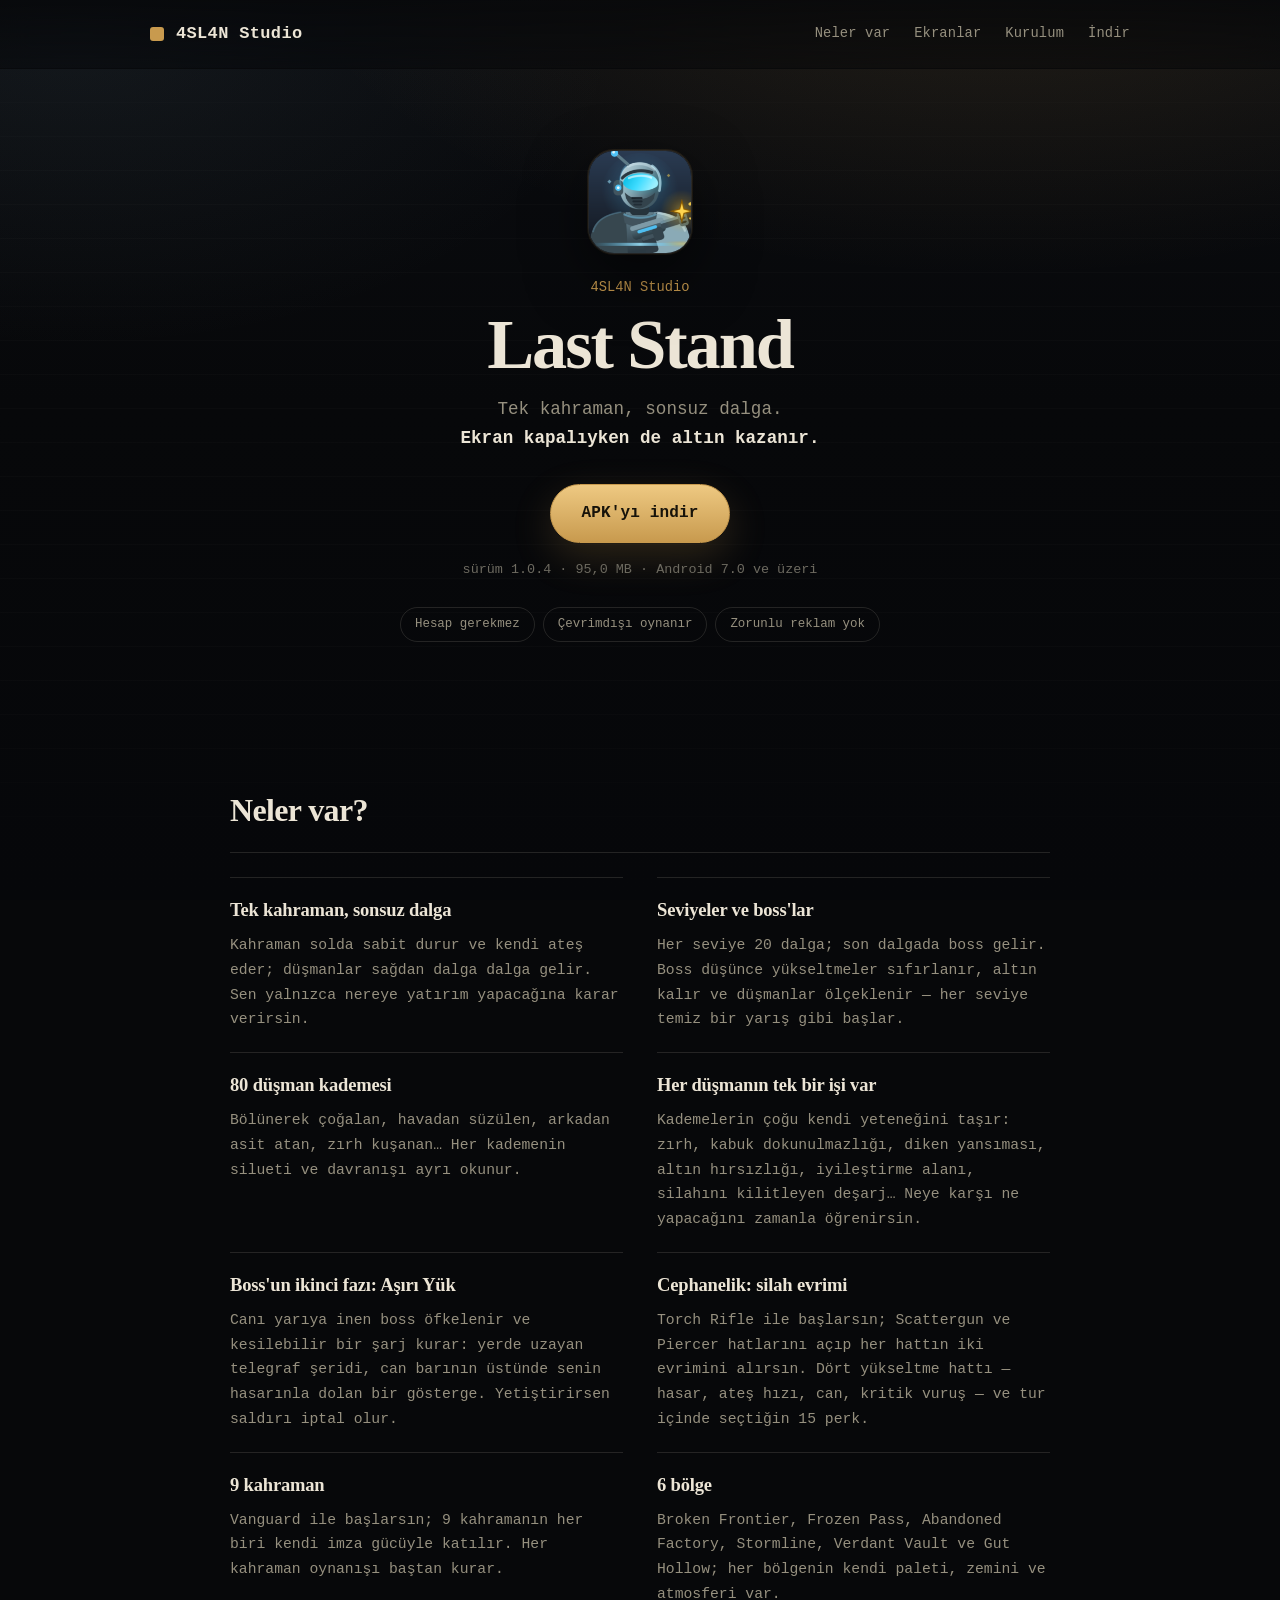
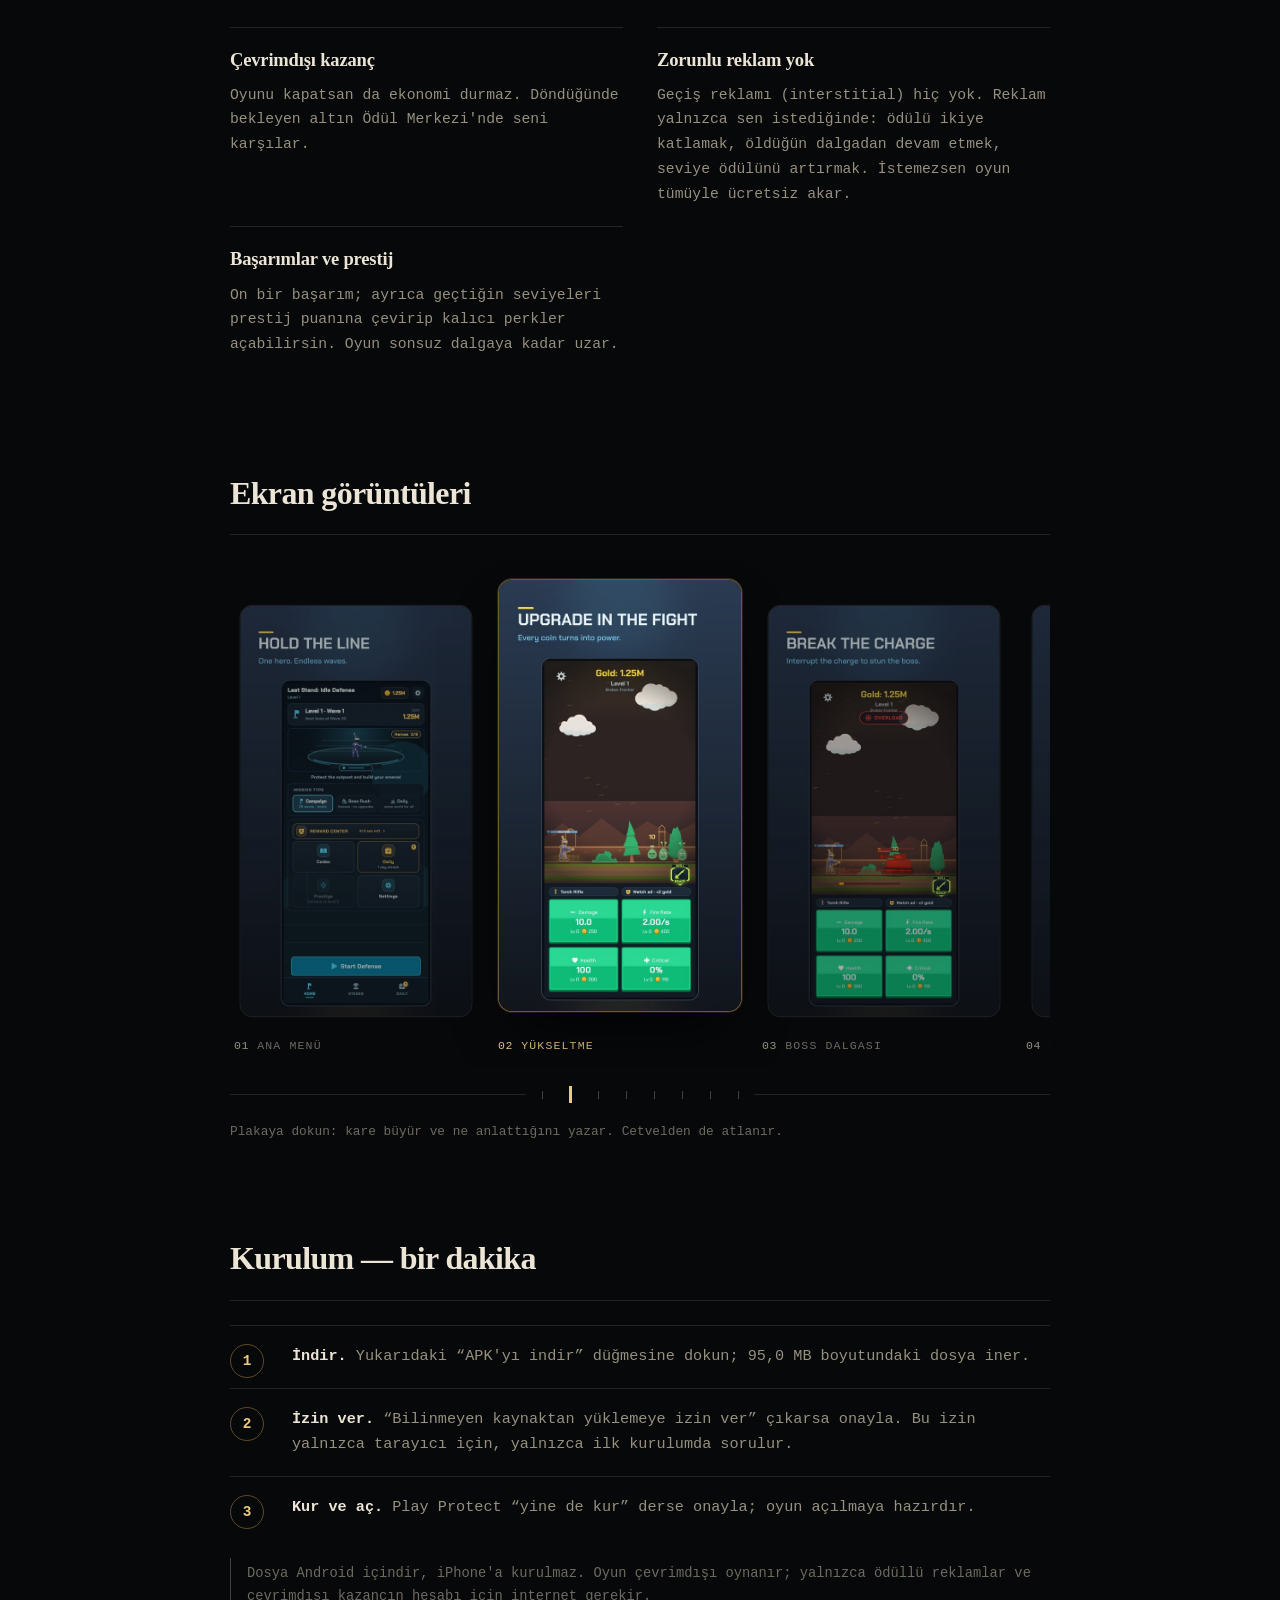
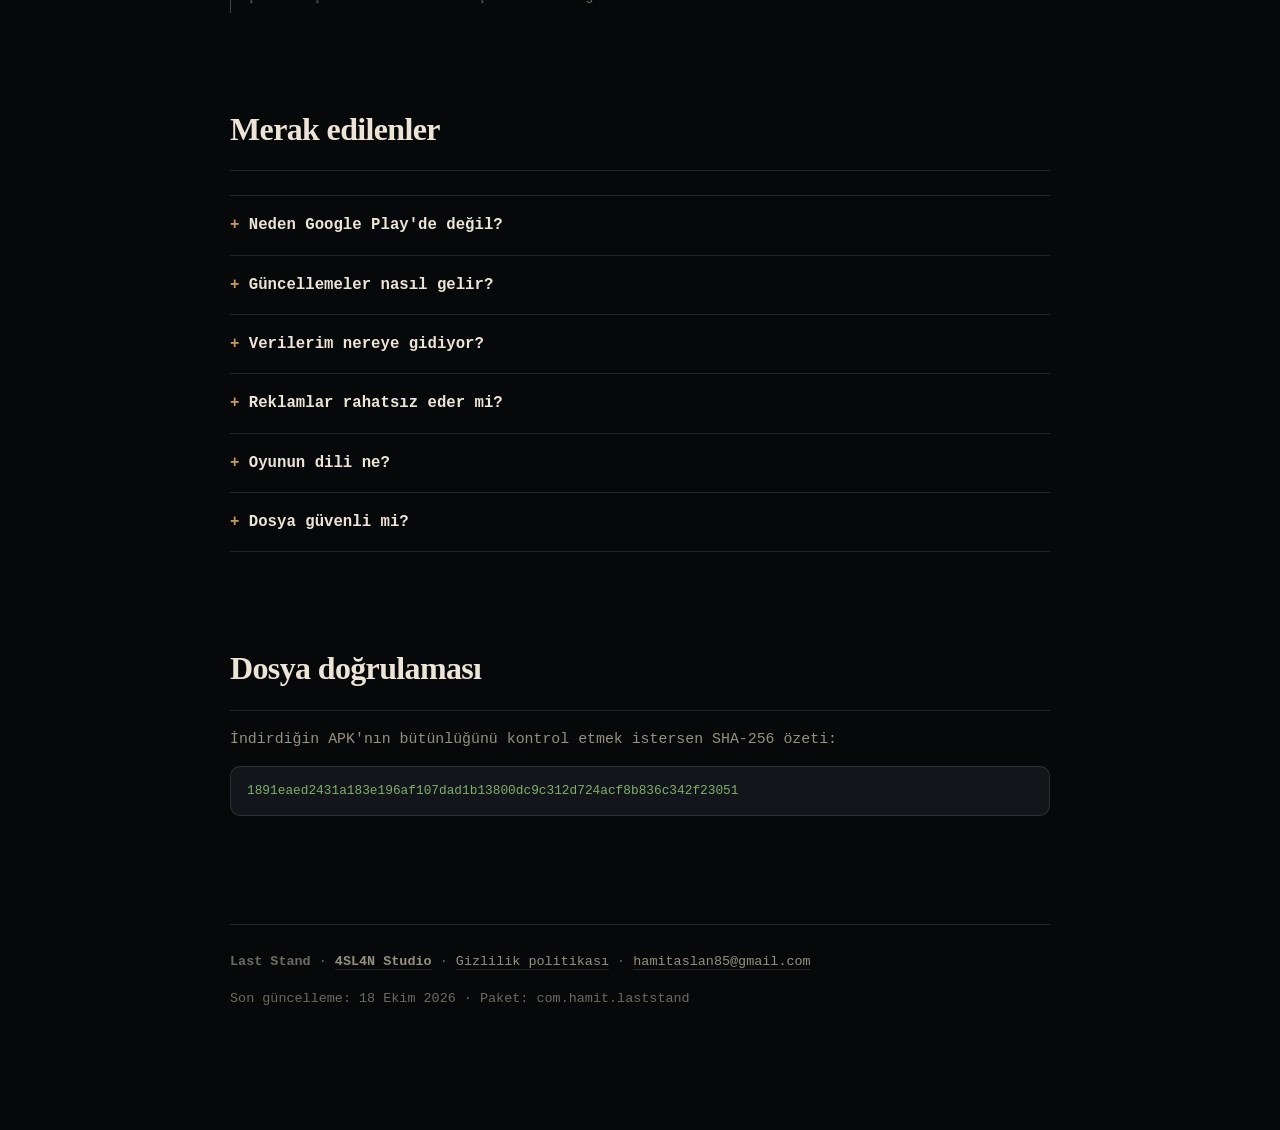
==== commit c27e4c7b: "Site güncellendi: vitrin + 2 uygulama sayfası (2026-10-18)" ====
--- a/last-stand/index.html
+++ b/last-stand/index.html
@@ -613,7 +613,7 @@
         <a href="https://hamit4sl4n.github.io/gizlilik/laststand/">Gizlilik politikası</a> ·
         <a href="mailto:hamitaslan85@gmail.com">hamitaslan85@gmail.com</a>
       </p>
-      <p>Son güncelleme: 16 Ekim 2026 · Paket: <code>com.hamit.laststand</code></p>
+      <p>Son güncelleme: 18 Ekim 2026 · Paket: <code>com.hamit.laststand</code></p>
     </div>
   </footer>
 </div>
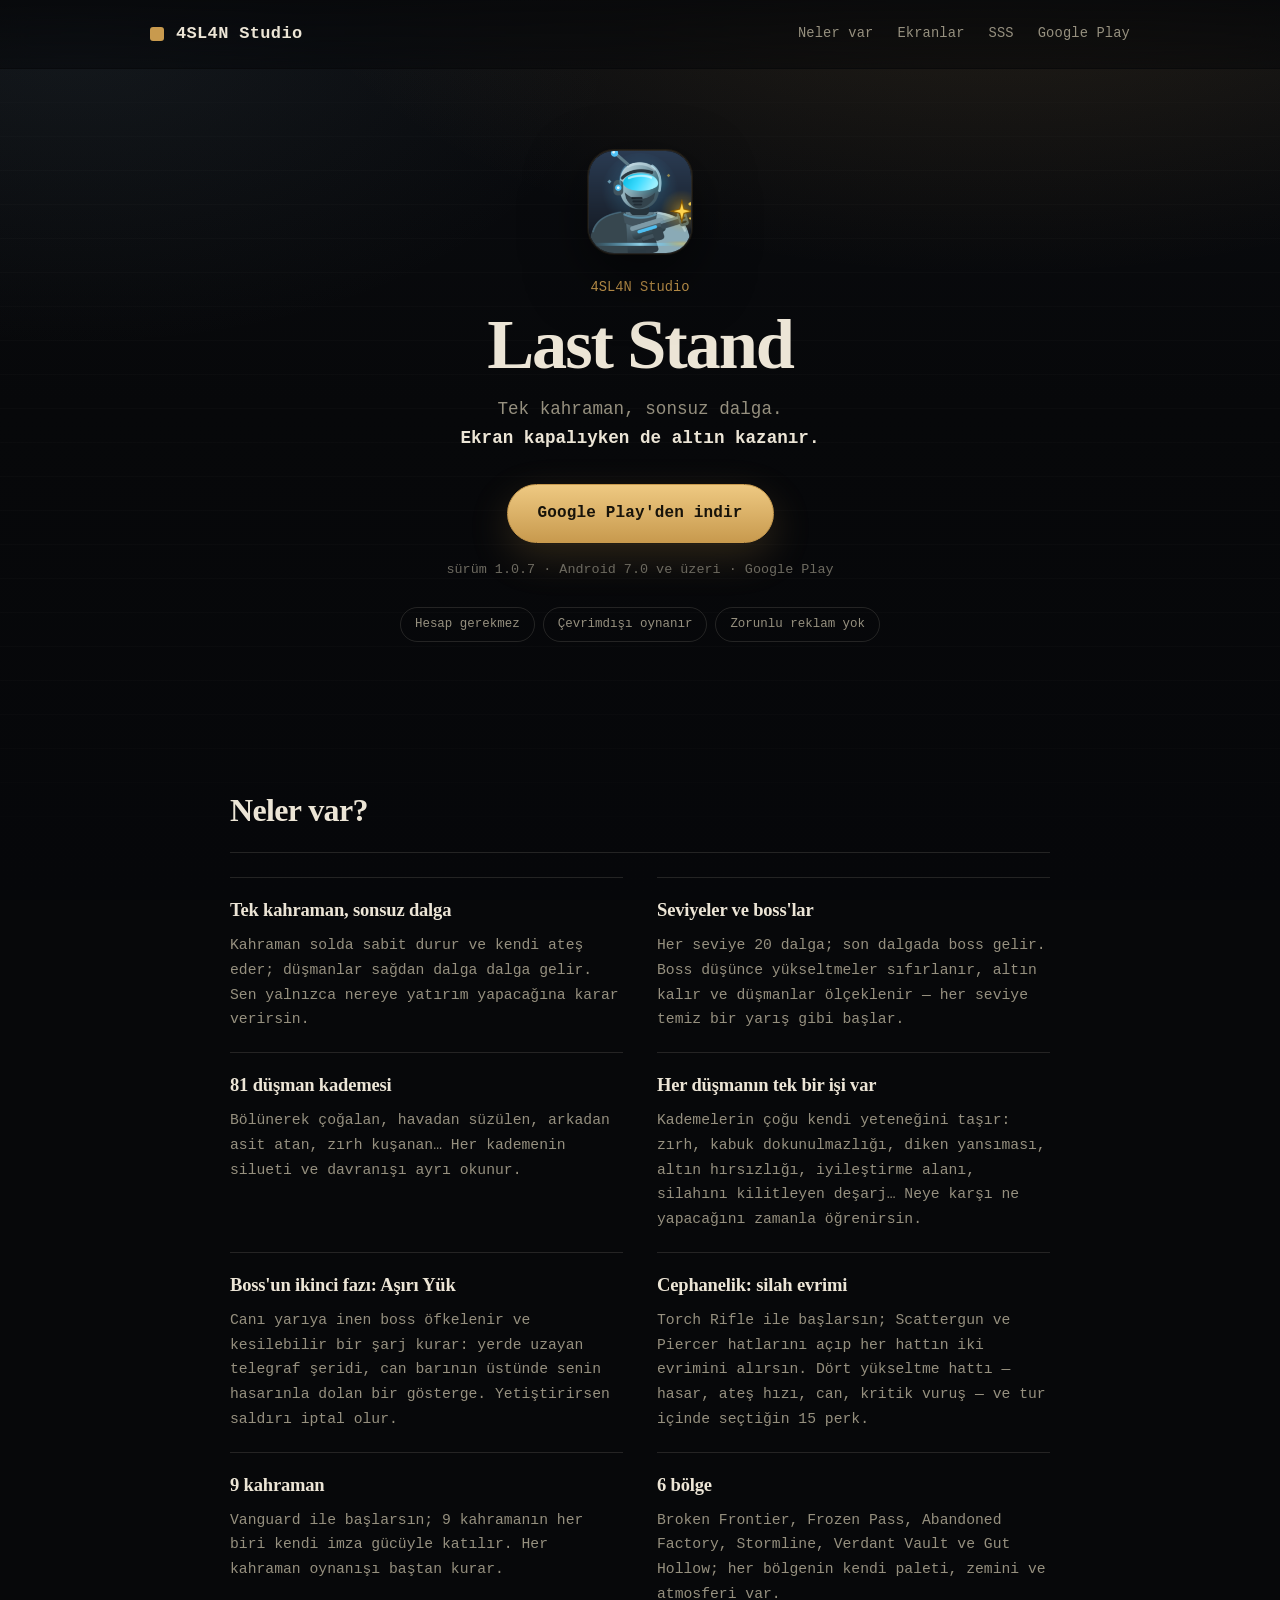
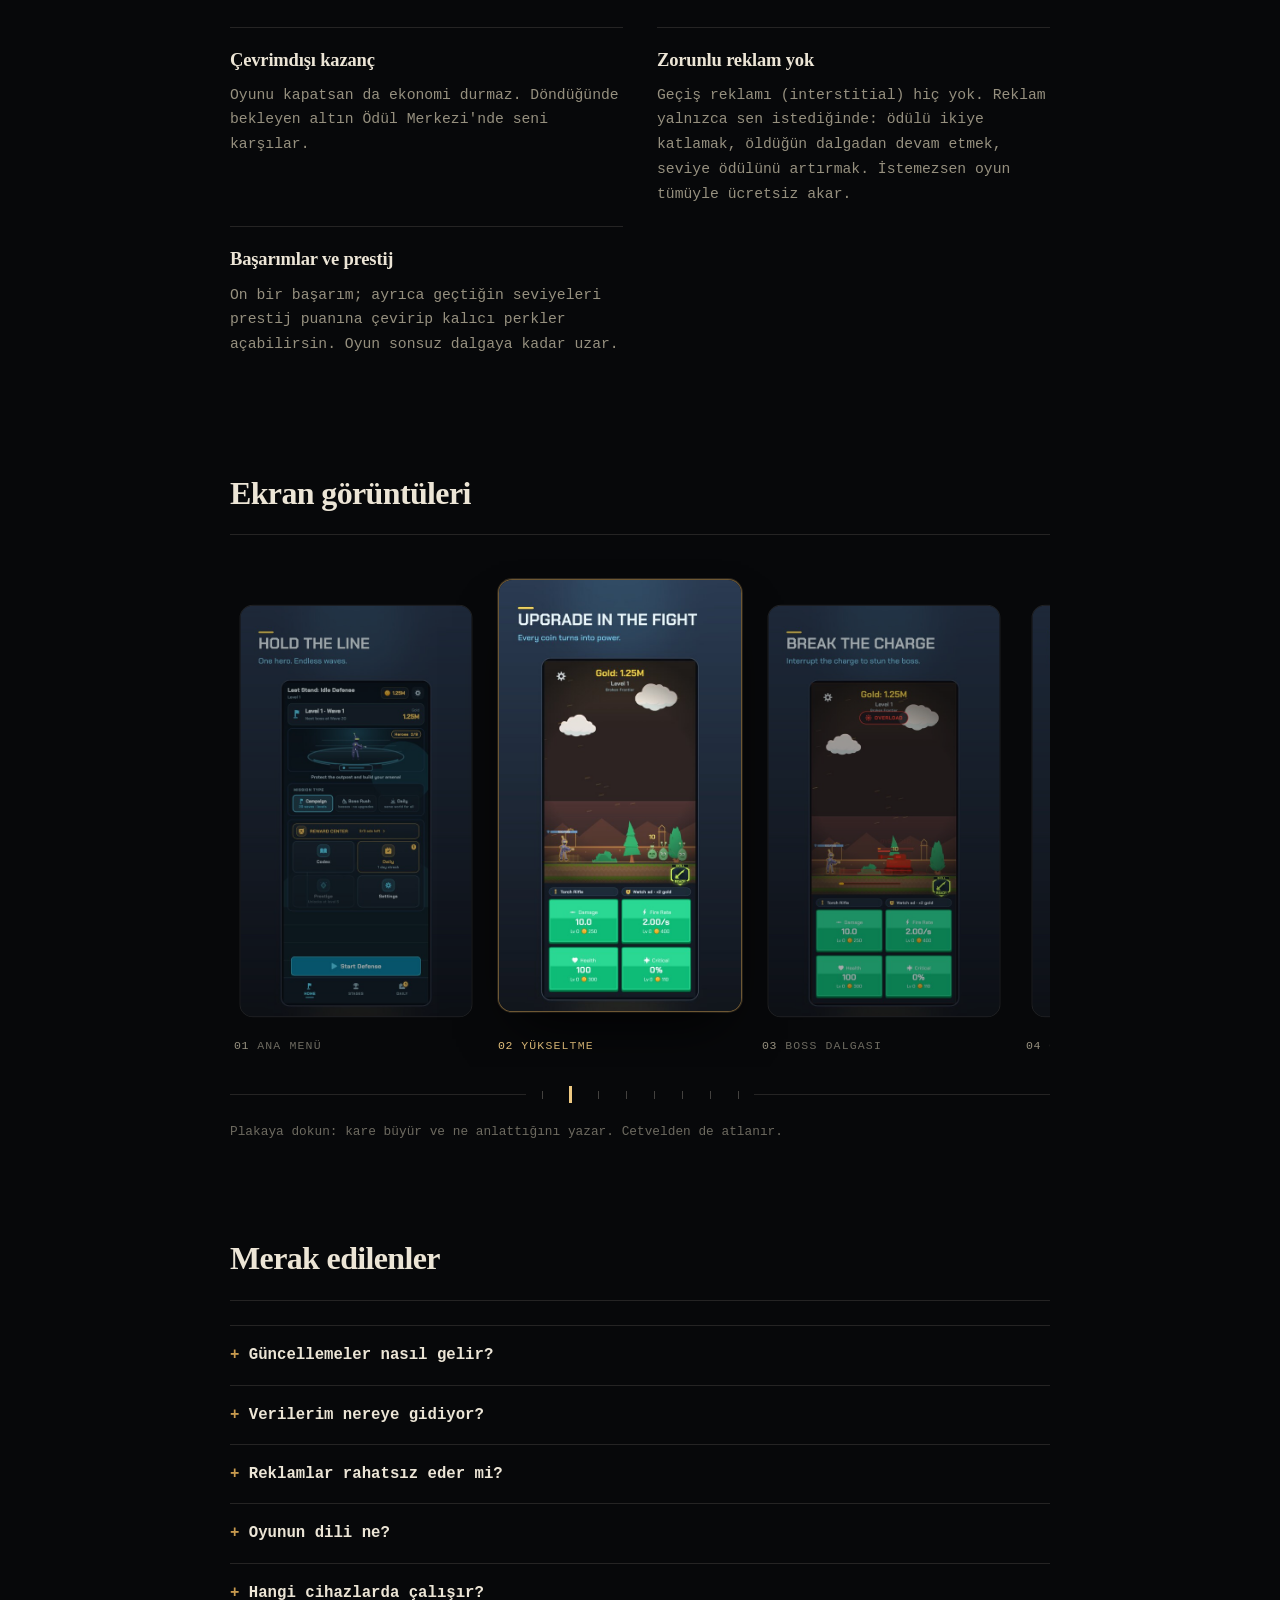
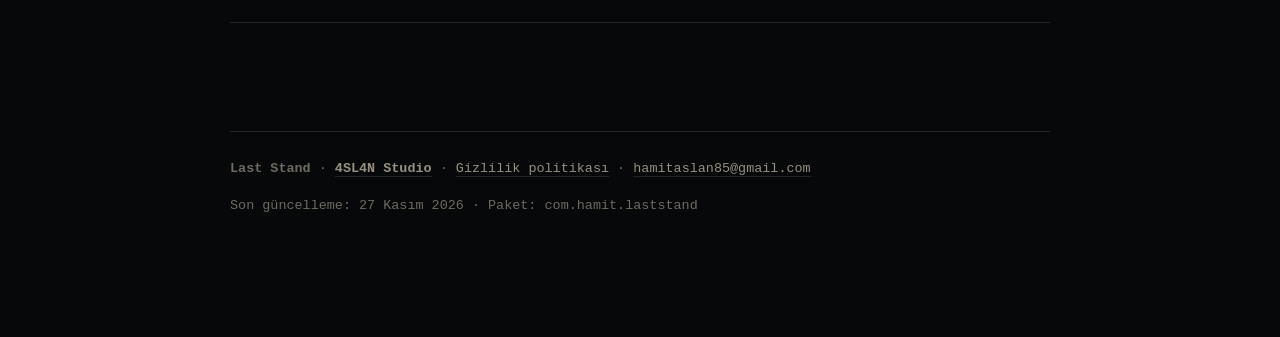
==== commit 7ccdf817: "Site güncellendi: vitrin + 1 uygulama sayfası (2026-11-27)" ====
--- a/last-stand/index.html
+++ b/last-stand/index.html
@@ -3,13 +3,13 @@
 <head>
 <meta charset="utf-8">
 <meta name="viewport" content="width=device-width, initial-scale=1">
-<title>Last Stand: Idle Defense — Idle Kule Savunması · APK indir</title>
-<meta name="description" content="Last Stand: tek kahraman, sonsuz dalga. 80 düşman kademesi, boss'lar, silah evrimleri ve ekran kapalıyken de işleyen bir ekonomi. Android için ücretsiz APK.">
+<title>Last Stand: Idle Defense — Idle Kule Savunması · Google Play</title>
+<meta name="description" content="Last Stand: tek kahraman, sonsuz dalga. 81 düşman kademesi, boss'lar, silah evrimleri ve ekran kapalıyken de işleyen bir ekonomi. Google Play'de ücretsiz.">
 <meta name="theme-color" content="#07080A">
 <meta name="robots" content="index, follow">
 <meta name="author" content="4SL4N Studio">
 <meta name="application-name" content="Last Stand">
-<meta name="keywords" content="idle oyun, kule savunma, tower defense, idle defense, android oyun, apk indir, çevrimdışı oyun, sonsuz dalga">
+<meta name="keywords" content="idle oyun, kule savunma, tower defense, idle defense, android oyun, google play, çevrimdışı oyun, sonsuz dalga">
 <link rel="canonical" href="https://hamit4sl4n.github.io/last-stand/">
 <link rel="sitemap" type="application/xml" href="https://hamit4sl4n.github.io/last-stand/sitemap.xml">
 <link rel="icon" type="image/png" href="gorseller/simge-48.png">
@@ -17,7 +17,7 @@
 <meta property="og:site_name" content="Last Stand">
 <meta property="og:locale" content="tr_TR">
 <meta property="og:title" content="Last Stand: Idle Defense — tek kahraman, sonsuz dalga">
-<meta property="og:description" content="Idle kule savunması: 80 düşman kademesi, boss'lar ve silah evrimleri. Android için ücretsiz APK.">
+<meta property="og:description" content="Idle kule savunması: 81 düşman kademesi, boss'lar ve silah evrimleri. Google Play'de ücretsiz.">
 <meta property="og:url" content="https://hamit4sl4n.github.io/last-stand/">
 <meta property="og:image" content="https://hamit4sl4n.github.io/last-stand/gorseller/kapak.jpg">
 <meta property="og:image:width" content="1024">
@@ -26,7 +26,7 @@
 <meta property="og:image:type" content="image/jpeg">
 <meta name="twitter:card" content="summary_large_image">
 <meta name="twitter:title" content="Last Stand: Idle Defense — tek kahraman, sonsuz dalga">
-<meta name="twitter:description" content="80 düşman kademesi, boss'lar, silah evrimleri. Android için ücretsiz APK.">
+<meta name="twitter:description" content="81 düşman kademesi, boss'lar, silah evrimleri. Google Play'de ücretsiz.">
 <meta name="twitter:image" content="https://hamit4sl4n.github.io/last-stand/gorseller/kapak.jpg">
 <link rel="stylesheet" href="varliklar/yazitipleri.css">
 <link rel="stylesheet" href="varliklar/kimlik.css">
@@ -40,11 +40,10 @@
   "applicationCategory": "GameApplication",
   "applicationSubCategory": "Tower Defense",
   "operatingSystem": "Android 7.0 ve üzeri",
-  "softwareVersion": "1.0.4",
-  "fileFormat": "application/vnd.android.package-archive",
-  "fileSize": "99656612",
-  "downloadUrl": "https://github.com/hamit4sl4n/hamit4sl4n.github.io/releases/download/last-stand-1.0.4+6/LastStand.apk",
-  "installUrl": "https://github.com/hamit4sl4n/hamit4sl4n.github.io/releases/download/last-stand-1.0.4+6/LastStand.apk",
+  "softwareVersion": "1.0.7",
+  "url": "https://hamit4sl4n.github.io/last-stand/",
+  "downloadUrl": "https://play.google.com/store/apps/details?id=com.hamit.laststand",
+  "installUrl": "https://play.google.com/store/apps/details?id=com.hamit.laststand",
   "inLanguage": "en",
   "isAccessibleForFree": true,
   "offers": {
@@ -56,12 +55,12 @@
     "@type": "Organization",
     "name": "4SL4N Studio"
   },
-  "description": "Last Stand: Idle Defense — tek kahramanın solda durup otomatik ateş ettiği, düşmanların dalga dalga geldiği bir idle kule savunması. 80 düşman kademesi, boss'lar ve silah evrimleri.",
+  "description": "Last Stand: Idle Defense — tek kahramanın solda durup otomatik ateş ettiği, düşmanların dalga dalga geldiği bir idle kule savunması. 81 düşman kademesi, boss'lar ve silah evrimleri.",
   "screenshot": "https://hamit4sl4n.github.io/last-stand/gorseller/ekran-01.jpg",
   "featureList": [
     "Idle kule savunması: tek kahraman, sonsuz dalga",
     "Seviye başına 20 dalga, sonunda boss",
-    "80 düşman kademesi, her birinin kendi yeteneği",
+    "81 düşman kademesi, her birinin kendi yeteneği",
     "Boss ikinci fazı: kesilebilir şarj saldırısı",
     "Silah evrimleri: Torch Rifle, Scattergun, Piercer",
     "9 kahraman ve dört yükseltme hattı",
@@ -373,8 +372,8 @@
     <nav class="ustbar-baglantilar" aria-label="Sayfa bölümleri">
       <a href="#neler-var">Neler var</a>
       <a href="#ekranlar">Ekranlar</a>
-      <a href="#kurulum">Kurulum</a>
-      <a href="https://github.com/hamit4sl4n/hamit4sl4n.github.io/releases/download/last-stand-1.0.4+6/LastStand.apk">İndir</a>
+      <a href="#sss">SSS</a>
+      <a href="https://play.google.com/store/apps/details?id=com.hamit.laststand" target="_blank" rel="noopener noreferrer">Google Play</a>
     </nav>
   </div>
 </header>
@@ -388,8 +387,8 @@
       Tek kahraman, sonsuz dalga.<br>
       <strong>Ekran kapalıyken de altın kazanır.</strong>
     </p>
-    <a class="dugme" href="https://github.com/hamit4sl4n/hamit4sl4n.github.io/releases/download/last-stand-1.0.4+6/LastStand.apk">APK'yı indir</a>
-    <p class="surum">sürüm 1.0.4 · 95,0 MB · Android 7.0 ve üzeri</p>
+    <a class="dugme" href="https://play.google.com/store/apps/details?id=com.hamit.laststand" target="_blank" rel="noopener noreferrer">Google Play'den indir</a>
+    <p class="surum">sürüm 1.0.7 · Android 7.0 ve üzeri · Google Play</p>
     <ul class="rozetler">
       <li>Hesap gerekmez</li>
       <li>Çevrimdışı oynanır</li>
@@ -411,7 +410,7 @@
            yarış gibi başlar.</p>
       </div>
       <div class="kart">
-        <h3>80 düşman kademesi</h3>
+        <h3>81 düşman kademesi</h3>
         <p>Bölünerek çoğalan, havadan süzülen, arkadan asit atan, zırh kuşanan…
            Her kademenin silueti ve davranışı ayrı okunur.</p>
       </div>
@@ -541,36 +540,12 @@
       <form method="dialog"><button class="buyuk-kapat" type="submit">Kapat</button></form>
     </dialog>
   </section>
-  <section id="kurulum" class="belir">
-    <h2>Kurulum — bir dakika</h2>
-    <ol class="adimlar">
-      <li><strong>İndir.</strong> Yukarıdaki “APK'yı indir” düğmesine dokun;
-          95,0 MB boyutundaki dosya iner.</li>
-      <li><strong>İzin ver.</strong> “Bilinmeyen kaynaktan yüklemeye izin ver”
-          çıkarsa onayla. Bu izin yalnızca tarayıcı için, yalnızca ilk kurulumda
-          sorulur.</li>
-      <li><strong>Kur ve aç.</strong> Play Protect “yine de kur” derse onayla;
-          oyun açılmaya hazırdır.</li>
-    </ol>
-    <p class="not">
-      Dosya Android içindir, iPhone'a kurulmaz. Oyun çevrimdışı oynanır; yalnızca
-      ödüllü reklamlar ve çevrimdışı kazancın hesabı için internet gerekir.
-    </p>
-  </section>
-  <section class="belir">
+  <section id="sss" class="belir">
     <h2>Merak edilenler</h2>
     <details>
-      <summary>Neden Google Play'de değil?</summary>
-      <p>Oyun şu an doğrudan APK olarak dağıtılıyor; mağaza listelemesi için
-         gereken hazırlıklar sürüyor. Yayına girdiğinde bu sayfadan
-         duyurulacak. APK sürümü ile mağaza sürümü aynı oyundur.</p>
-    </details>
-    <details>
       <summary>Güncellemeler nasıl gelir?</summary>
-      <p>Yeni sürüm çıktığında aynı sayfadan indirip <strong>üzerine
-         kurabilirsin</strong>; ilerlemen, altının ve açtığın her şey korunur.
-         Oyun bir mağazaya taşındığında kurulum farklı bir imzayla gelir; o gün
-         eski sürümü kaldırıp yeniden kurmak gerekebilir.</p>
+      <p>Yeni sürüm çıktığında Google Play üzerinden otomatik olarak güncellenir;
+         ilerlemen, altının ve açtığın her şey cihazında korunur.</p>
     </details>
     <details>
       <summary>Verilerim nereye gidiyor?</summary>
@@ -592,19 +567,11 @@
          hazır olduğunda bu sayfadan duyurulacak.</p>
     </details>
     <details>
-      <summary>Dosya güvenli mi?</summary>
-      <p>Dosya, oyunun kendi kaynak deposundan üretilen <em>release</em>
-         sürümüdür ve yayın anahtarıyla imzalanmıştır. Aşağıdaki SHA-256 özetiyle
-         indirdiğin dosyayı doğrulayabilirsin. Android sürüm 7.0 ve üzeri
-         gereklidir.</p>
+      <summary>Hangi cihazlarda çalışır?</summary>
+      <p>Oyun Android 7.0 ve üzeri cihazlar için Google Play üzerinden yayımlanır
+         (iPhone sürümü yoktur). Çevrimdışı oynanır; yalnızca ödüllü reklamlar
+         ve çevrimdışı kazancın hesabı için internet gerekir.</p>
     </details>
-  </section>
-  <section class="belir">
-    <h2>Dosya doğrulaması</h2>
-    <p style="color:var(--kagit-soluk);font-size:.93rem;margin:-8px 0 14px">
-      İndirdiğin APK'nın bütünlüğünü kontrol etmek istersen SHA-256 özeti:
-    </p>
-    <code class="hash">1891eaed2431a183e196af107dad1b13800dc9c312d724acf8b836c342f23051</code>
   </section>
   <footer>
     <div class="alt-izgara">
@@ -613,7 +580,7 @@
         <a href="https://hamit4sl4n.github.io/gizlilik/laststand/">Gizlilik politikası</a> ·
         <a href="mailto:hamitaslan85@gmail.com">hamitaslan85@gmail.com</a>
       </p>
-      <p>Son güncelleme: 18 Ekim 2026 · Paket: <code>com.hamit.laststand</code></p>
+      <p>Son güncelleme: 27 Kasım 2026 · Paket: <code>com.hamit.laststand</code></p>
     </div>
   </footer>
 </div>
